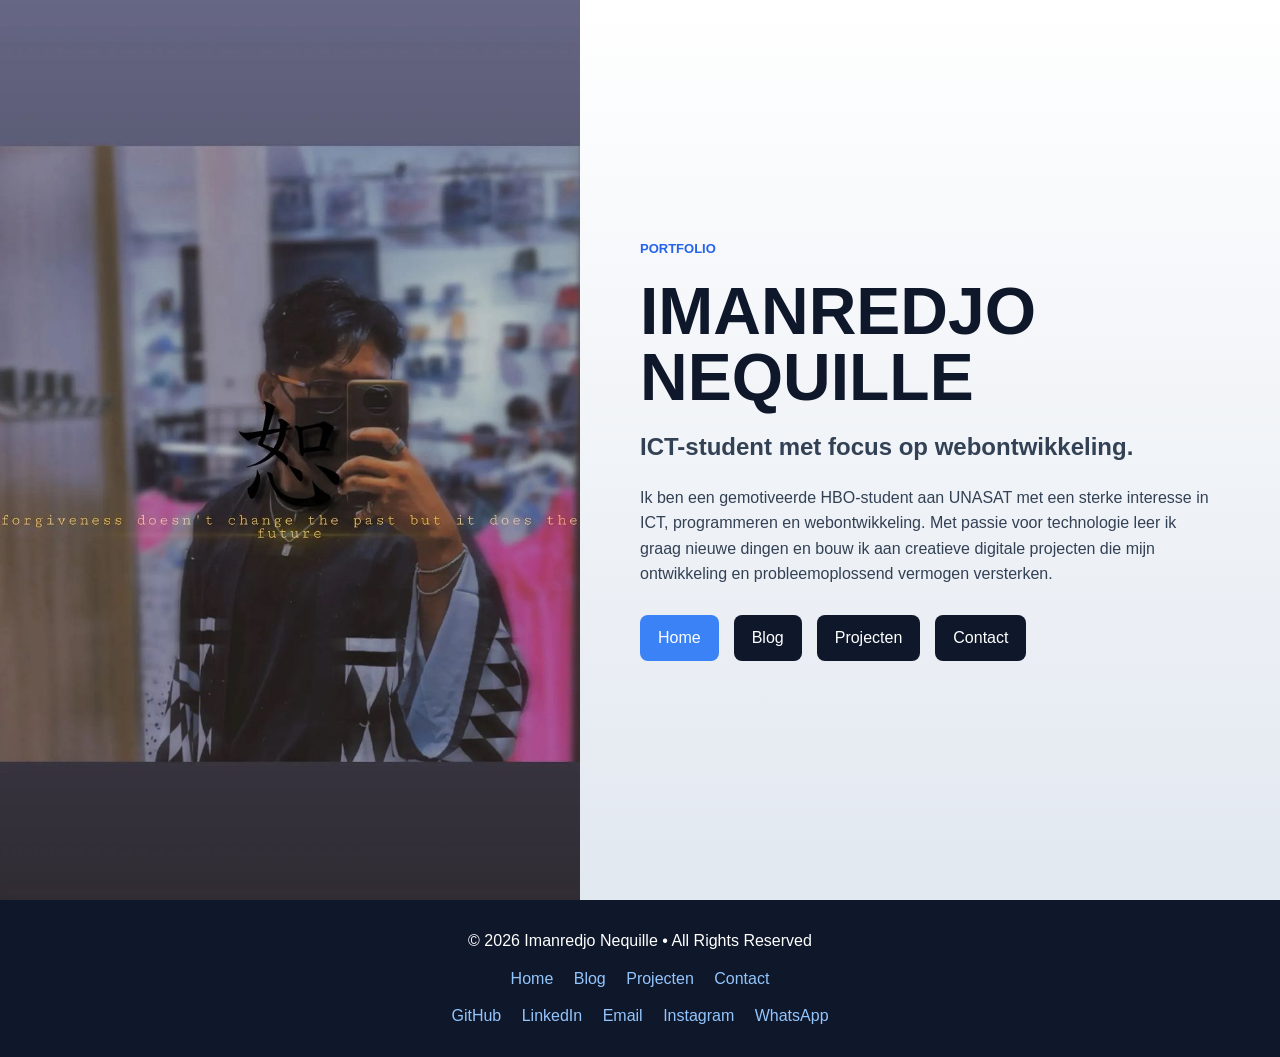
==== index.html @ 4743c19b "Initial commit" ====
﻿<!DOCTYPE html>
<html lang="nl">

<head>
  <meta charset="UTF-8">
  <meta name="viewport" content="width=device-width, initial-scale=1.0">
  <title>Imanredjo Nequille | Portfolio</title>
  <link rel="stylesheet" href="css/main.css">
</head>

<body>

  <!-- Fotos=links/info=rechts -->
  <header class="homepage">

    <div class="left" aria-label="Portretfoto van Imanredjo Nequille"></div>

    <div class="right">

      <p class="eyebrow">Portfolio</p>
      <h1>IMANREDJO NEQUILLE</h1>
      <h2>ICT-student met focus op webontwikkeling.</h2>

      <p>
        Ik ben een gemotiveerde HBO-student aan UNASAT met een sterke interesse in ICT, programmeren en webontwikkeling.
        Met passie voor technologie leer ik graag nieuwe dingen en bouw ik aan creatieve digitale projecten die mijn
        ontwikkeling en probleemoplossend vermogen versterken.
      </p>

      <!-- nav Buttons -->
      <nav class="main-nav" aria-label="Hoofdnavigatie">
        <a href="index.html" class="active">Home</a>
        <a href="blog.html">Blog</a>
        <a href="work.html">Projecten</a>
        <a href="contact.html">Contact</a>
      </nav>

    </div>

  </header>

  <!-- Footer bottom page -->
  <footer class="footer">
    <div class="footer-content">
      <p class="footer-text">&copy; 2026 Imanredjo Nequille &bull; All Rights Reserved</p>

      <div class="footer-links">
        <a href="index.html">Home</a>
        <a href="blog.html">Blog</a>
        <a href="work.html">Projecten</a>
        <a href="contact.html">Contact</a>
      </div>

      <div class="footer-socials">
        <a href="https://github.com/niquille5" target="_blank" rel="noopener">GitHub</a>
        <a href="https://www.linkedin.com/in/niquille-imanredjo-048897373/" target="_blank" rel="noopener">LinkedIn</a>
        <a href="mailto:niquille5@gmail.com">Email</a>
        <a href="https://www.instagram.com/nicck_k_k" target="_blank" rel="noopener">Instagram</a>
        <a href="https://wa.me/5978734186" target="_blank" rel="noopener">WhatsApp</a>
      </div>
    </div>
  </footer>
</body>

</html>
---- css/main.css ----
/* Alles begint zonder standaard marge of padding van de browser. */
* {
  margin: 0;
  padding: 0;
  box-sizing: border-box;
}

html {
  scroll-behavior: smooth;
}

/* Basisstijl voor de hele website. */
body {
  min-height: 100vh;
  font-family: Arial, sans-serif;
  background: #f8fafc;
  color: #0f172a;
  line-height: 1.6;
}

/* Menu bovenaan de pagina's. */
.main-nav {
  display: flex;
  justify-content: center;
  gap: 15px;
  padding: 20px;
  position: sticky;
  top: 0;
  z-index: 100;
}

.main-nav a {
  text-decoration: none;
  background: #0f172a;
  color: white;
  padding: 10px 18px;
  border-radius: 8px;
  transition: transform 0.3s ease, background-color 0.3s ease;
}

/* Menu-link beweegt iets omhoog als je erover gaat. */
.main-nav a:hover {
  background: #1e293b;
  transform: translateY(-3px);
}

/* Laat zien welke pagina actief is. */
.main-nav a.active {
  background: #3b82f6;
}

/* Algemene knopstijl. */
button,
.btn {
  display: inline-flex;
  align-items: center;
  justify-content: center;
  min-height: 44px;
  padding: 10px 18px;
  border: none;
  background: #0f172a;
  color: white;
  border-radius: 8px;
  cursor: pointer;
  text-decoration: none;
  font-weight: 700;
  transition: transform 0.3s ease, background-color 0.3s ease, color 0.3s ease;
}

button:hover,
.btn:hover {
  transform: translateY(-3px);
  background: #1e293b;
}

/* Lichte knopvariant. */
.btn-secondary {
  background: #ffffff;
  color: #0f172a;
  border: 1px solid #cbd5e1;
}

.btn-secondary:hover {
  background: #e2e8f0;
  color: #0f172a;
}

/* Knop met alleen een rand. */
.btn-outline {
  background: transparent;
  color: #0f172a;
  border: 1px solid #94a3b8;
}

.btn-outline:hover {
  background: #0f172a;
  color: #ffffff;
}

/* Kleine blauwe tekst boven een titel. */
.eyebrow {
  color: #2563eb;
  font-size: 13px;
  font-weight: 800;
  letter-spacing: 0;
  text-transform: uppercase;
}

/* Lijst met skills zoals HTML, CSS en JavaScript. */
.skill-list {
  display: flex;
  flex-wrap: wrap;
  gap: 10px;
}

.skill-list.compact {
  gap: 8px;
}

/* Los skill-label. */
.skill-badge {
  display: inline-flex;
  align-items: center;
  min-height: 32px;
  padding: 6px 11px;
  border: 1px solid #cbd5e1;
  border-radius: 999px;
  background: rgba(255, 255, 255, 0.78);
  color: #0f172a;
  font-size: 14px;
  font-weight: 700;
}

/* Homepagina: links foto, rechts tekst. */
.homepage {
  display: flex;
  min-height: 100vh;
}

/* Linkerkant met de profielfoto. */
.left {
  flex: 1;
  background: url("../img/All/Nickkk.jpg") center/cover no-repeat;
}

/* Rechterkant met de tekst. */
.right {
  flex: 1;
  padding: 60px;
  display: flex;
  flex-direction: column;
  justify-content: center;
  gap: 18px;
  position: relative;
  overflow: hidden;
  background: linear-gradient(to bottom, #ffffff, #e2e8f0);
}

/* Zachte achtergrondafbeelding achter de tekst. */
.right::before {
  content: "";
  position: absolute;
  inset: 0;
  background: url("../img/All/cherry-blossom.png") center/cover no-repeat;
  opacity: 0.18;
  z-index: 0;
  pointer-events: none;
}

/* Zorgt dat tekst boven de achtergrondafbeelding blijft. */
.right > * {
  position: relative;
  z-index: 2;
}

.right h1 {
  font-size: clamp(38px, 6vw, 66px);
  line-height: 1;
}

.right h2 {
  max-width: 620px;
  color: #334155;
  font-size: 24px;
}

.right p:not(.eyebrow) {
  max-width: 620px;
  color: #334155;
}

/* Knoppen naast elkaar, maar ze mogen naar een nieuwe regel. */
.cta-actions {
  display: flex;
  flex-wrap: wrap;
  gap: 12px;
  margin-top: 4px;
}

.right .main-nav {
  justify-content: flex-start;
  padding: 10px 0 0;
}

/* Onderkant van elke pagina. */
.footer {
  background: #0f172a;
  color: #ffffff;
  text-align: center;
  padding: 28px 20px;
  margin-top: 50px;
}

.homepage + .footer {
  margin-top: 0;
}

.footer-content {
  max-width: 1100px;
  margin: 0 auto;
  display: flex;
  flex-direction: column;
  gap: 12px;
}

.footer a {
  color: #93c5fd;
  text-decoration: none;
  margin: 0 8px;
}

.footer a:hover {
  text-decoration: underline;
}

/* Op kleine schermen komt alles onder elkaar te staan. */
@media (max-width: 800px) {
  .homepage {
    flex-direction: column;
  }

  .left {
    min-height: 45vh;
  }

  .right {
    padding: 36px 24px;
  }

  .right h1 {
    font-size: 42px;
  }

  .main-nav,
  .right .main-nav {
    flex-wrap: wrap;
    justify-content: center;
    gap: 10px;
    padding: 14px;
  }

  .right .main-nav {
    padding-left: 0;
    padding-right: 0;
  }

  .main-nav a {
    padding: 9px 14px;
  }
}
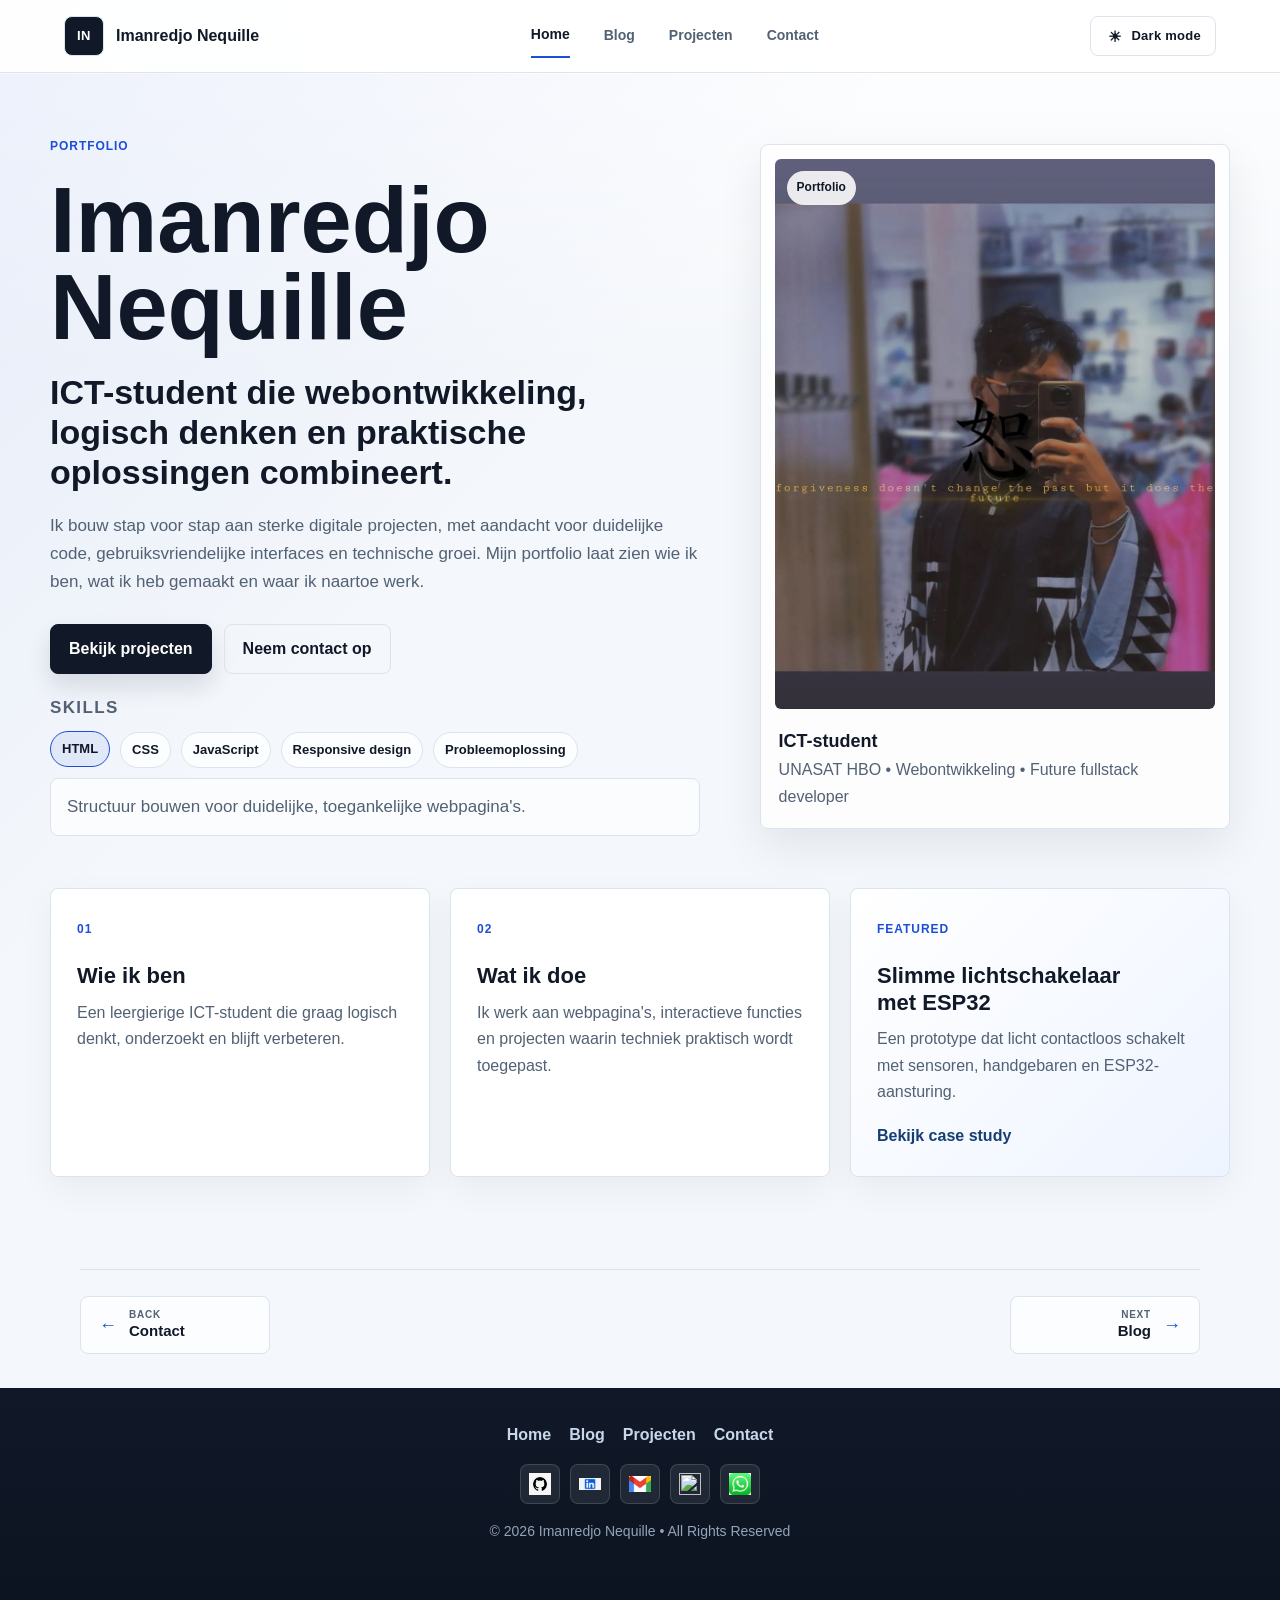
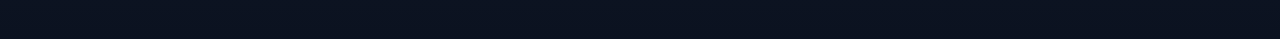
==== commit 575b9d73: "Remove unused legacy assets and tidy site script" ====
--- a/index.html
+++ b/index.html
@@ -4,46 +4,95 @@
 <head>
   <meta charset="UTF-8">
   <meta name="viewport" content="width=device-width, initial-scale=1.0">
+  <meta name="description" content="Portfolio van Imanredjo Nequille, ICT-student met focus op webontwikkeling en praktische digitale projecten.">
   <title>Imanredjo Nequille | Portfolio</title>
   <link rel="stylesheet" href="css/main.css">
 </head>
 
 <body>
 
-  <!-- Fotos=links/info=rechts -->
-  <header class="homepage">
-
-    <div class="left" aria-label="Portretfoto van Imanredjo Nequille"></div>
-
-    <div class="right">
-
-      <p class="eyebrow">Portfolio</p>
-      <h1>IMANREDJO NEQUILLE</h1>
-      <h2>ICT-student met focus op webontwikkeling.</h2>
-
-      <p>
-        Ik ben een gemotiveerde HBO-student aan UNASAT met een sterke interesse in ICT, programmeren en webontwikkeling.
-        Met passie voor technologie leer ik graag nieuwe dingen en bouw ik aan creatieve digitale projecten die mijn
-        ontwikkeling en probleemoplossend vermogen versterken.
-      </p>
-
-      <!-- nav Buttons -->
-      <nav class="main-nav" aria-label="Hoofdnavigatie">
-        <a href="index.html" class="active">Home</a>
-        <a href="blog.html">Blog</a>
-        <a href="work.html">Projecten</a>
-        <a href="contact.html">Contact</a>
-      </nav>
-
-    </div>
-
+  <header class="site-header">
+    <a class="site-brand" href="index.html">Imanredjo Nequille</a>
+    <input class="nav-toggle" type="checkbox" id="nav-toggle" aria-label="Menu openen">
+    <label class="nav-toggle-label" for="nav-toggle" aria-hidden="true">
+      <span></span>
+      <span></span>
+      <span></span>
+    </label>
+    <nav class="main-nav" aria-label="Hoofdnavigatie">
+      <a href="index.html" class="active">Home</a>
+      <a href="blog.html">Blog</a>
+      <a href="work.html">Projecten</a>
+      <a href="contact.html">Contact</a>
+    </nav>
+    <button class="theme-toggle" type="button" aria-label="Dark mode aanzetten" aria-pressed="false">Dark mode</button>
   </header>
 
-  <!-- Footer bottom page -->
+  <main class="homepage">
+    <section class="hero-panel">
+      <div class="hero-copy">
+        <p class="eyebrow">Portfolio</p>
+        <h1>Imanredjo Nequille</h1>
+        <h2>ICT-student die webontwikkeling, logisch denken en praktische oplossingen combineert.</h2>
+        <p>
+          Ik bouw stap voor stap aan sterke digitale projecten, met aandacht voor duidelijke code,
+          gebruiksvriendelijke interfaces en technische groei. Mijn portfolio laat zien wie ik ben,
+          wat ik heb gemaakt en waar ik naartoe werk.
+        </p>
+
+        <div class="hero-actions">
+          <a class="btn" href="work.html">Bekijk projecten</a>
+          <a class="btn btn-secondary" href="contact.html">Neem contact op</a>
+        </div>
+
+        <div class="skills-block">
+          <p class="skills-title">Skills</p>
+          <div class="home-skills" aria-label="Skills">
+            <button class="skill-badge skill-button active" type="button" data-skill="Structuur bouwen voor duidelijke, toegankelijke webpagina's.">HTML</button>
+            <button class="skill-badge skill-button" type="button" data-skill="Layouts, kleuren en responsive styling professioneel afwerken.">CSS</button>
+            <button class="skill-badge skill-button" type="button" data-skill="Interactie toevoegen, formulieren verbeteren en pagina's dynamischer maken.">JavaScript</button>
+            <button class="skill-badge skill-button" type="button" data-skill="Pagina's laten werken op mobiel, tablet en desktop.">Responsive design</button>
+            <button class="skill-badge skill-button" type="button" data-skill="Stap voor stap analyseren, testen en verbeteren.">Probleemoplossing</button>
+          </div>
+          <p class="skill-description" id="skillDescription" aria-live="polite">
+            Structuur bouwen voor duidelijke, toegankelijke webpagina's.
+          </p>
+        </div>
+      </div>
+
+      <aside class="profile-card" aria-label="Profiel van Imanredjo Nequille">
+        <img src="img/All/Nickkk.jpg" alt="Portretfoto van Imanredjo Nequille">
+        <div>
+          <p class="profile-name">ICT-student</p>
+          <p>UNASAT HBO • Webontwikkeling • Future fullstack developer</p>
+        </div>
+      </aside>
+    </section>
+
+    <section class="home-grid" aria-label="Portfolio overzicht">
+      <article class="summary-card">
+        <span>01</span>
+        <h3>Wie ik ben</h3>
+        <p>Een leergierige ICT-student die graag logisch denkt, onderzoekt en blijft verbeteren.</p>
+      </article>
+
+      <article class="summary-card">
+        <span>02</span>
+        <h3>Wat ik doe</h3>
+        <p>Ik werk aan webpagina's, interactieve functies en projecten waarin techniek praktisch wordt toegepast.</p>
+      </article>
+
+      <article class="summary-card featured-project">
+        <span>Featured</span>
+        <h3>Slimme lichtschakelaar met ESP32</h3>
+        <p>Een prototype dat licht contactloos schakelt met sensoren, handgebaren en ESP32-aansturing.</p>
+        <a href="work.html">Bekijk case study</a>
+      </article>
+    </section>
+  </main>
+
   <footer class="footer">
     <div class="footer-content">
-      <p class="footer-text">&copy; 2026 Imanredjo Nequille &bull; All Rights Reserved</p>
-
       <div class="footer-links">
         <a href="index.html">Home</a>
         <a href="blog.html">Blog</a>
@@ -52,14 +101,17 @@
       </div>
 
       <div class="footer-socials">
-        <a href="https://github.com/niquille5" target="_blank" rel="noopener">GitHub</a>
-        <a href="https://www.linkedin.com/in/niquille-imanredjo-048897373/" target="_blank" rel="noopener">LinkedIn</a>
-        <a href="mailto:niquille5@gmail.com">Email</a>
-        <a href="https://www.instagram.com/nicck_k_k" target="_blank" rel="noopener">Instagram</a>
-        <a href="https://wa.me/5978734186" target="_blank" rel="noopener">WhatsApp</a>
+        <a href="https://github.com/niquille5" target="_blank" rel="noopener" aria-label="GitHub"><img src="img/logo.png/github.png" alt=""></a>
+        <a href="https://www.linkedin.com/in/niquille-imanredjo-048897373/" target="_blank" rel="noopener" aria-label="LinkedIn"><img src="img/logo.png/linkedin.png" alt=""></a>
+        <a href="mailto:niquille5@gmail.com" aria-label="Email"><img src="img/logo.png/gmail.png" alt=""></a>
+        <a href="https://www.instagram.com/nicck_k_k" target="_blank" rel="noopener" aria-label="Instagram"><img src="img/logo.png/instagram.png" alt=""></a>
+        <a href="https://wa.me/5978734186" target="_blank" rel="noopener" aria-label="WhatsApp"><img src="img/logo.png/whatsapp.png" alt=""></a>
       </div>
+
+      <p class="footer-text">&copy; 2026 Imanredjo Nequille &bull; All Rights Reserved</p>
     </div>
   </footer>
+  <script src="js/site.js"></script>
 </body>
 
 </html>
--- a/css/main.css
+++ b/css/main.css
@@ -1,218 +1,610 @@
-/* Alles begint zonder standaard marge of padding van de browser. */
 * {
   margin: 0;
   padding: 0;
   box-sizing: border-box;
 }
 
+:root {
+  --bg: #f4f7fb;
+  --surface: #ffffff;
+  --surface-soft: #eef3f8;
+  --ink: #111827;
+  --muted: #526173;
+  --line: #dbe3ec;
+  --accent: #1d4ed8;
+  --accent-dark: #153e75;
+  --shadow: 0 18px 45px rgba(17, 24, 39, 0.08);
+}
+
+body.dark-mode {
+  --bg: #0b1220;
+  --surface: #111827;
+  --surface-soft: #182235;
+  --ink: #f8fafc;
+  --muted: #b6c2d1;
+  --line: #263449;
+  --accent: #60a5fa;
+  --accent-dark: #93c5fd;
+  --shadow: 0 18px 45px rgba(0, 0, 0, 0.32);
+}
+
 html {
   scroll-behavior: smooth;
 }
 
-/* Basisstijl voor de hele website. */
+::selection {
+  background: rgba(29, 78, 216, 0.18);
+}
+
 body {
   min-height: 100vh;
-  font-family: Arial, sans-serif;
-  background: #f8fafc;
-  color: #0f172a;
-  line-height: 1.6;
-}
-
-/* Menu bovenaan de pagina's. */
-.main-nav {
-  display: flex;
-  justify-content: center;
-  gap: 15px;
-  padding: 20px;
+  display: flex;
+  flex-direction: column;
+  background:
+    linear-gradient(135deg, rgba(29, 78, 216, 0.07), transparent 34%),
+    linear-gradient(180deg, #ffffff 0, transparent 380px),
+    var(--bg);
+  color: var(--ink);
+  font-family: "Segoe UI", Arial, Helvetica, sans-serif;
+  line-height: 1.65;
+  transition: opacity 0.28s ease, transform 0.28s ease;
+}
+
+img {
+  max-width: 100%;
+}
+
+:focus-visible {
+  outline: 3px solid rgba(29, 78, 216, 0.28);
+  outline-offset: 3px;
+}
+
+body.dark-mode {
+  background:
+    linear-gradient(135deg, rgba(96, 165, 250, 0.12), transparent 34%),
+    linear-gradient(180deg, #101827 0, transparent 380px),
+    var(--bg);
+}
+
+body.slide-out-next {
+  opacity: 0;
+  transform: translateX(-36px);
+}
+
+body.slide-out-prev {
+  opacity: 0;
+  transform: translateX(36px);
+}
+
+main {
+  flex: 1;
+}
+
+a {
+  color: inherit;
+}
+
+.site-header {
   position: sticky;
   top: 0;
   z-index: 100;
+  display: flex;
+  align-items: center;
+  justify-content: space-between;
+  gap: 32px;
+  padding: 16px clamp(20px, 5vw, 64px);
+  background: rgba(255, 255, 255, 0.92);
+  border-bottom: 1px solid rgba(219, 227, 236, 0.9);
+  backdrop-filter: blur(16px);
+  box-shadow: 0 1px 0 rgba(255, 255, 255, 0.45);
+}
+
+body.dark-mode .site-header {
+  background: rgba(11, 18, 32, 0.9);
+  border-bottom-color: rgba(38, 52, 73, 0.9);
+}
+
+.site-brand {
+  display: inline-flex;
+  align-items: center;
+  gap: 12px;
+  color: var(--ink);
+  font-size: 16px;
+  font-weight: 900;
+  letter-spacing: 0;
+  text-decoration: none;
+  white-space: nowrap;
+  transition: color 0.22s ease, transform 0.22s ease;
+}
+
+.site-brand::before {
+  content: "IN";
+  width: 38px;
+  height: 38px;
+  display: inline-flex;
+  align-items: center;
+  justify-content: center;
+  border: 1px solid var(--line);
+  border-radius: 8px;
+  background: var(--ink);
+  color: var(--surface);
+  font-size: 13px;
+  font-weight: 900;
+  letter-spacing: 0.04em;
+}
+
+.site-brand:hover {
+  color: var(--accent-dark);
+  transform: translateY(-1px);
+}
+
+.main-nav {
+  display: flex;
+  align-items: center;
+  gap: clamp(18px, 3vw, 34px);
 }
 
 .main-nav a {
+  position: relative;
+  padding: 6px 0;
+  color: var(--muted);
+  font-size: 14px;
+  font-weight: 800;
   text-decoration: none;
-  background: #0f172a;
-  color: white;
-  padding: 10px 18px;
+  transition: color 0.22s ease, transform 0.22s ease;
+}
+
+.main-nav a::after {
+  content: "";
+  position: absolute;
+  left: 0;
+  bottom: -5px;
+  width: 100%;
+  height: 2px;
+  background: var(--accent);
+  transform: scaleX(0);
+  transform-origin: center;
+  transition: transform 0.22s ease;
+}
+
+.main-nav a:hover,
+.main-nav a.active {
+  color: var(--ink);
+  transform: translateY(-1px);
+}
+
+.main-nav a:hover::after,
+.main-nav a.active::after {
+  transform: scaleX(1);
+}
+
+.nav-toggle {
+  position: absolute;
+  opacity: 0;
+  pointer-events: none;
+}
+
+.nav-toggle-label {
+  display: none;
+  width: 42px;
+  height: 42px;
+  align-items: center;
+  justify-content: center;
+  flex-direction: column;
+  gap: 5px;
+  border: 1px solid var(--line);
   border-radius: 8px;
-  transition: transform 0.3s ease, background-color 0.3s ease;
-}
-
-/* Menu-link beweegt iets omhoog als je erover gaat. */
-.main-nav a:hover {
-  background: #1e293b;
-  transform: translateY(-3px);
-}
-
-/* Laat zien welke pagina actief is. */
-.main-nav a.active {
-  background: #3b82f6;
-}
-
-/* Algemene knopstijl. */
-button,
-.btn {
+  background: var(--surface);
+  cursor: pointer;
+}
+
+.theme-toggle {
+  min-width: 116px;
+  min-height: 38px;
+  padding: 8px 14px;
+  border-color: var(--line);
+  background: var(--surface);
+  color: var(--ink);
+  box-shadow: none;
+  font-size: 13px;
+  letter-spacing: 0.02em;
+  position: relative;
+  gap: 8px;
+  white-space: nowrap;
+}
+
+.theme-toggle::before {
+  content: "\2600";
+  width: 18px;
+  height: 18px;
   display: inline-flex;
   align-items: center;
   justify-content: center;
-  min-height: 44px;
-  padding: 10px 18px;
-  border: none;
-  background: #0f172a;
-  color: white;
+  font-size: 15px;
+  line-height: 1;
+}
+
+body.dark-mode .theme-toggle::before {
+  content: "\263E";
+}
+
+.theme-toggle:hover {
+  background: var(--surface-soft);
+  border-color: #b9c8d9;
+  transform: translateY(-1px);
+}
+
+body.dark-mode .btn,
+body.dark-mode button {
+  background: #f8fafc;
+  border-color: #f8fafc;
+  color: #0b1220;
+}
+
+body.dark-mode .btn:hover,
+body.dark-mode button:hover {
+  background: #dbeafe;
+  border-color: #dbeafe;
+  color: #0b1220;
+}
+
+body.dark-mode .btn-secondary,
+body.dark-mode .theme-toggle {
+  background: transparent;
+  border-color: var(--line);
+  color: var(--ink);
+}
+
+body.dark-mode .btn-secondary:hover,
+body.dark-mode .theme-toggle:hover {
+  background: var(--surface-soft);
+  border-color: #3b4b63;
+  color: var(--ink);
+}
+
+.nav-toggle-label span {
+  display: block;
+  width: 20px;
+  height: 2px;
+  background: var(--ink);
+}
+
+.btn,
+button {
+  min-height: 46px;
+  display: inline-flex;
+  align-items: center;
+  justify-content: center;
+  padding: 11px 18px;
+  border: 1px solid var(--ink);
   border-radius: 8px;
+  background: var(--ink);
+  color: #ffffff;
   cursor: pointer;
+  font: inherit;
+  font-weight: 800;
   text-decoration: none;
-  font-weight: 700;
-  transition: transform 0.3s ease, background-color 0.3s ease, color 0.3s ease;
-}
-
-button:hover,
-.btn:hover {
-  transform: translateY(-3px);
-  background: #1e293b;
-}
-
-/* Lichte knopvariant. */
+  box-shadow: 0 12px 24px rgba(17, 24, 39, 0.12);
+  transition: transform 0.22s ease, background-color 0.22s ease, border-color 0.22s ease;
+}
+
+.btn:hover,
+button:hover {
+  background: #253043;
+  border-color: #253043;
+  transform: translateY(-2px);
+}
+
 .btn-secondary {
-  background: #ffffff;
-  color: #0f172a;
-  border: 1px solid #cbd5e1;
+  background: transparent;
+  color: var(--ink);
+  border-color: var(--line);
+  box-shadow: none;
 }
 
 .btn-secondary:hover {
-  background: #e2e8f0;
-  color: #0f172a;
-}
-
-/* Knop met alleen een rand. */
-.btn-outline {
-  background: transparent;
-  color: #0f172a;
-  border: 1px solid #94a3b8;
-}
-
-.btn-outline:hover {
-  background: #0f172a;
-  color: #ffffff;
-}
-
-/* Kleine blauwe tekst boven een titel. */
+  background: var(--surface-soft);
+  border-color: #c9d4e1;
+}
+
 .eyebrow {
-  color: #2563eb;
+  color: var(--accent);
+  font-size: 12px;
+  font-weight: 900;
+  letter-spacing: 0.08em;
+  text-transform: uppercase;
+}
+
+.page-shell {
+  width: min(1120px, calc(100% - 40px));
+  margin: 0 auto;
+  padding: 64px 0 86px;
+}
+
+.page-hero {
+  max-width: 820px;
+  margin-bottom: 34px;
+  padding-bottom: 26px;
+  border-bottom: 1px solid var(--line);
+}
+
+.page-hero h1 {
+  margin-top: 8px;
+  color: var(--ink);
+  font-size: clamp(38px, 7vw, 72px);
+  line-height: 0.98;
+  letter-spacing: 0;
+  text-wrap: balance;
+}
+
+.page-hero p:not(.eyebrow) {
+  max-width: 720px;
+  margin-top: 16px;
+  color: var(--muted);
+  font-size: 18px;
+  line-height: 1.75;
+  text-wrap: pretty;
+}
+
+.skill-list,
+.home-skills {
+  display: flex;
+  flex-wrap: wrap;
+  gap: 10px;
+}
+
+.skills-block {
+  display: grid;
+  gap: 10px;
+}
+
+.skills-title {
+  color: var(--ink);
+  font-size: 14px;
+  font-weight: 900;
+  letter-spacing: 0.08em;
+  text-transform: uppercase;
+}
+
+.skill-list.compact {
+  gap: 8px;
+}
+
+.skill-badge {
+  display: inline-flex;
+  align-items: center;
+  min-height: 32px;
+  padding: 6px 11px;
+  border: 1px solid var(--line);
+  border-radius: 999px;
+  background: rgba(255, 255, 255, 0.78);
+  color: var(--ink);
   font-size: 13px;
   font-weight: 800;
+}
+
+.skill-button {
+  min-height: 34px;
+  cursor: pointer;
+  box-shadow: none;
+  transition: transform 0.2s ease, border-color 0.2s ease, background-color 0.2s ease;
+}
+
+.skill-button:hover,
+.skill-button.active {
+  border-color: var(--accent);
+  background: rgba(29, 78, 216, 0.08);
+  color: var(--ink);
+  transform: translateY(-1px);
+}
+
+.skill-description {
+  max-width: 560px;
+  min-height: 52px;
+  padding: 14px 16px;
+  border: 1px solid var(--line);
+  border-radius: 8px;
+  background: rgba(255, 255, 255, 0.7);
+  color: var(--muted);
+  font-size: 15px;
+  line-height: 1.65;
+}
+
+.homepage {
+  width: min(1180px, calc(100% - 40px));
+  margin: 0 auto;
+  padding: 64px 0 92px;
+}
+
+.hero-panel {
+  display: grid;
+  grid-template-columns: minmax(0, 1.16fr) minmax(300px, 0.84fr);
+  gap: clamp(28px, 5vw, 60px);
+  align-items: center;
+  min-height: 620px;
+}
+
+.hero-copy {
+  display: flex;
+  flex-direction: column;
+  gap: 20px;
+}
+
+.hero-copy h1 {
+  max-width: 780px;
+  font-size: clamp(48px, 8vw, 92px);
+  line-height: 0.95;
   letter-spacing: 0;
-  text-transform: uppercase;
-}
-
-/* Lijst met skills zoals HTML, CSS en JavaScript. */
-.skill-list {
-  display: flex;
-  flex-wrap: wrap;
-  gap: 10px;
-}
-
-.skill-list.compact {
-  gap: 8px;
-}
-
-/* Los skill-label. */
-.skill-badge {
-  display: inline-flex;
-  align-items: center;
-  min-height: 32px;
-  padding: 6px 11px;
-  border: 1px solid #cbd5e1;
-  border-radius: 999px;
-  background: rgba(255, 255, 255, 0.78);
-  color: #0f172a;
-  font-size: 14px;
-  font-weight: 700;
-}
-
-/* Homepagina: links foto, rechts tekst. */
-.homepage {
-  display: flex;
-  min-height: 100vh;
-}
-
-/* Linkerkant met de profielfoto. */
-.left {
-  flex: 1;
-  background: url("../img/All/Nickkk.jpg") center/cover no-repeat;
-}
-
-/* Rechterkant met de tekst. */
-.right {
-  flex: 1;
-  padding: 60px;
-  display: flex;
-  flex-direction: column;
-  justify-content: center;
-  gap: 18px;
-  position: relative;
-  overflow: hidden;
-  background: linear-gradient(to bottom, #ffffff, #e2e8f0);
-}
-
-/* Zachte achtergrondafbeelding achter de tekst. */
-.right::before {
-  content: "";
-  position: absolute;
-  inset: 0;
-  background: url("../img/All/cherry-blossom.png") center/cover no-repeat;
-  opacity: 0.18;
-  z-index: 0;
-  pointer-events: none;
-}
-
-/* Zorgt dat tekst boven de achtergrondafbeelding blijft. */
-.right > * {
-  position: relative;
-  z-index: 2;
-}
-
-.right h1 {
-  font-size: clamp(38px, 6vw, 66px);
-  line-height: 1;
-}
-
-.right h2 {
-  max-width: 620px;
-  color: #334155;
-  font-size: 24px;
-}
-
-.right p:not(.eyebrow) {
-  max-width: 620px;
-  color: #334155;
-}
-
-/* Knoppen naast elkaar, maar ze mogen naar een nieuwe regel. */
-.cta-actions {
+  text-wrap: balance;
+}
+
+.hero-copy h2 {
+  max-width: 720px;
+  color: var(--ink);
+  font-size: clamp(22px, 3vw, 34px);
+  line-height: 1.18;
+  font-weight: 800;
+  text-wrap: balance;
+}
+
+.hero-copy p:not(.eyebrow) {
+  max-width: 680px;
+  color: var(--muted);
+  font-size: 17px;
+  text-wrap: pretty;
+}
+
+.hero-actions {
   display: flex;
   flex-wrap: wrap;
   gap: 12px;
-  margin-top: 4px;
-}
-
-.right .main-nav {
-  justify-content: flex-start;
-  padding: 10px 0 0;
-}
-
-/* Onderkant van elke pagina. */
+  margin-top: 8px;
+}
+
+.profile-card {
+  position: relative;
+  padding: 14px;
+  border: 1px solid var(--line);
+  border-radius: 8px;
+  background: rgba(255, 255, 255, 0.82);
+  box-shadow: var(--shadow);
+}
+
+body.dark-mode .profile-card,
+body.dark-mode .skill-badge {
+  background: rgba(17, 24, 39, 0.78);
+}
+
+body.dark-mode .skills-title {
+  color: #f8fafc;
+}
+
+body.dark-mode .skill-button {
+  background: rgba(248, 250, 252, 0.1);
+  border-color: rgba(148, 163, 184, 0.42);
+  color: #f8fafc;
+}
+
+body.dark-mode .skill-button:hover,
+body.dark-mode .skill-button.active {
+  background: rgba(96, 165, 250, 0.22);
+  border-color: #60a5fa;
+  color: #ffffff;
+}
+
+body.dark-mode .skill-description {
+  background: rgba(15, 23, 42, 0.9);
+  border-color: rgba(148, 163, 184, 0.36);
+  color: #dbeafe;
+}
+
+.profile-card::before {
+  content: "Portfolio";
+  position: absolute;
+  top: 26px;
+  left: 26px;
+  z-index: 2;
+  padding: 7px 10px;
+  border-radius: 999px;
+  background: rgba(255, 255, 255, 0.88);
+  color: var(--ink);
+  font-size: 12px;
+  font-weight: 900;
+  backdrop-filter: blur(12px);
+}
+
+body.dark-mode .profile-card::before {
+  background: rgba(17, 24, 39, 0.88);
+}
+
+.profile-card img {
+  width: 100%;
+  aspect-ratio: 4 / 5;
+  display: block;
+  object-fit: cover;
+  border-radius: 6px;
+}
+
+.profile-card div {
+  padding: 18px 4px 4px;
+}
+
+.profile-card p {
+  color: var(--muted);
+}
+
+.profile-card .profile-name {
+  color: var(--ink);
+  font-size: 18px;
+  font-weight: 900;
+}
+
+.home-grid {
+  display: grid;
+  grid-template-columns: repeat(3, minmax(0, 1fr));
+  gap: 20px;
+  margin-top: 52px;
+}
+
+.summary-card {
+  min-height: 210px;
+  padding: 26px;
+  border: 1px solid var(--line);
+  border-radius: 8px;
+  background: var(--surface);
+  box-shadow: 0 12px 34px rgba(17, 24, 39, 0.05);
+  transition: transform 0.22s ease, box-shadow 0.22s ease, border-color 0.22s ease;
+}
+
+.summary-card:hover {
+  border-color: #b9c8d9;
+  box-shadow: var(--shadow);
+  transform: translateY(-3px);
+}
+
+.summary-card span {
+  color: var(--accent);
+  font-size: 12px;
+  font-weight: 900;
+  letter-spacing: 0.08em;
+  text-transform: uppercase;
+}
+
+.summary-card h3 {
+  margin-top: 22px;
+  color: var(--ink);
+  font-size: 22px;
+  line-height: 1.2;
+  text-wrap: balance;
+}
+
+.summary-card p {
+  margin-top: 10px;
+  color: var(--muted);
+}
+
+.summary-card a {
+  display: inline-flex;
+  margin-top: 18px;
+  color: var(--accent-dark);
+  font-weight: 900;
+  text-decoration: none;
+}
+
+.featured-project {
+  background: linear-gradient(135deg, #ffffff, #eef4ff);
+}
+
+body.dark-mode .featured-project {
+  background: linear-gradient(135deg, #111827, #16243a);
+}
+
 .footer {
-  background: #0f172a;
+  margin-top: auto;
+  padding: 34px 20px 96px;
+  background: linear-gradient(180deg, #111827, #0b1220);
   color: #ffffff;
   text-align: center;
-  padding: 28px 20px;
-  margin-top: 50px;
-}
-
-.homepage + .footer {
-  margin-top: 0;
 }
 
 .footer-content {
@@ -220,51 +612,271 @@
   margin: 0 auto;
   display: flex;
   flex-direction: column;
+  gap: 16px;
+}
+
+.footer-links {
+  display: flex;
+  justify-content: center;
+  flex-wrap: wrap;
+  gap: 18px;
+}
+
+.footer a {
+  color: #c8d7ea;
+  font-weight: 700;
+  text-decoration: none;
+}
+
+.footer a:hover {
+  color: #ffffff;
+}
+
+.footer-socials {
+  display: flex;
+  justify-content: center;
+  flex-wrap: wrap;
+  gap: 10px;
+}
+
+.footer-socials a {
+  width: 40px;
+  height: 40px;
+  display: inline-flex;
+  align-items: center;
+  justify-content: center;
+  background: rgba(255, 255, 255, 0.08);
+  border: 1px solid rgba(255, 255, 255, 0.14);
+  border-radius: 8px;
+  transition: transform 0.22s ease, background-color 0.22s ease;
+}
+
+.footer-socials a img {
+  filter: none;
+}
+
+body.dark-mode .footer-socials a,
+body.dark-mode .social-link {
+  background: #ffffff;
+}
+
+.footer-socials a:hover {
+  background: rgba(255, 255, 255, 0.14);
+  transform: translateY(-2px);
+}
+
+body.dark-mode .footer-socials a:hover,
+body.dark-mode .social-link:hover {
+  background: #eaf1fb;
+}
+
+.footer-socials img {
+  width: 22px;
+  height: 22px;
+  object-fit: contain;
+}
+
+.footer-text {
+  color: #93a4b8;
+  font-size: 14px;
+}
+
+.page-nav {
+  width: min(1120px, calc(100% - 40px));
+  margin: 0 auto 34px;
+  display: flex;
+  justify-content: space-between;
   gap: 12px;
-}
-
-.footer a {
-  color: #93c5fd;
+  padding-top: 26px;
+  border-top: 1px solid var(--line);
+}
+
+.page-nav a {
+  min-width: 190px;
+  min-height: 58px;
+  display: inline-flex;
+  align-items: center;
+  gap: 12px;
+  padding: 11px 18px;
+  color: var(--ink);
+  background: rgba(255, 255, 255, 0.72);
+  border: 1px solid var(--line);
+  border-radius: 8px;
+  box-shadow: none;
   text-decoration: none;
-  margin: 0 8px;
-}
-
-.footer a:hover {
-  text-decoration: underline;
-}
-
-/* Op kleine schermen komt alles onder elkaar te staan. */
+  transition: background-color 0.22s ease, color 0.22s ease, border-color 0.22s ease, transform 0.22s ease;
+}
+
+body.dark-mode .page-nav a {
+  background: rgba(17, 24, 39, 0.72);
+  color: var(--ink);
+}
+
+body.dark-mode .page-nav {
+  border-color: var(--line);
+}
+
+.page-nav a[data-slide="prev"] {
+  justify-content: flex-start;
+}
+
+.page-nav a[data-slide="next"] {
+  justify-content: flex-end;
+  text-align: right;
+}
+
+.page-nav a::before,
+.page-nav a::after {
+  color: var(--accent);
+  font-size: 18px;
+  font-weight: 900;
+  line-height: 1;
+}
+
+.page-nav a[data-slide="prev"]::before {
+  content: "\2190";
+}
+
+.page-nav a[data-slide="next"]::after {
+  content: "\2192";
+}
+
+.page-nav-copy {
+  display: grid;
+  gap: 2px;
+}
+
+.page-nav-copy span {
+  color: var(--muted);
+  font-size: 10px;
+  font-weight: 900;
+  letter-spacing: 0.08em;
+  line-height: 1;
+  text-transform: uppercase;
+}
+
+.page-nav-copy strong {
+  display: block;
+  font-size: 15px;
+  line-height: 1.2;
+}
+
+.page-nav a:hover {
+  background: rgba(29, 78, 216, 0.08);
+  border-color: rgba(29, 78, 216, 0.3);
+  color: var(--ink);
+  transform: translateY(-2px);
+}
+
+body.dark-mode .page-nav a:hover {
+  background: rgba(96, 165, 250, 0.16);
+}
+
+@media (max-width: 900px) {
+  .hero-panel,
+  .home-grid {
+    grid-template-columns: 1fr;
+  }
+
+  .hero-panel {
+    min-height: auto;
+  }
+
+  .profile-card {
+    max-width: 440px;
+  }
+}
+
 @media (max-width: 800px) {
-  .homepage {
+  .site-header {
+    align-items: flex-start;
+    flex-wrap: wrap;
+    gap: 12px;
+    padding: 12px 16px;
+  }
+
+  .site-brand {
+    font-size: 15px;
+  }
+
+  .site-brand::before {
+    width: 34px;
+    height: 34px;
+    font-size: 12px;
+  }
+
+  .nav-toggle-label {
+    display: flex;
+    margin-left: auto;
+  }
+
+  .theme-toggle {
+    width: 100%;
+    justify-content: center;
+  }
+
+  .main-nav {
+    width: 100%;
+    display: none;
     flex-direction: column;
-  }
-
-  .left {
-    min-height: 45vh;
-  }
-
-  .right {
-    padding: 36px 24px;
-  }
-
-  .right h1 {
+    gap: 0;
+    padding-top: 10px;
+  }
+
+  .nav-toggle:checked ~ .main-nav {
+    display: flex;
+  }
+
+  .main-nav a {
+    width: 100%;
+    padding: 11px 0;
+    border-top: 1px solid var(--line);
+  }
+
+  .main-nav a::after {
+    bottom: 8px;
+    width: 34px;
+    transform-origin: left;
+  }
+
+  .homepage,
+  .page-shell {
+    width: min(100% - 28px, 1120px);
+    padding-top: 30px;
+    padding-bottom: 78px;
+  }
+
+  .hero-copy h1,
+  .page-hero h1 {
     font-size: 42px;
   }
 
-  .main-nav,
-  .right .main-nav {
-    flex-wrap: wrap;
-    justify-content: center;
-    gap: 10px;
-    padding: 14px;
-  }
-
-  .right .main-nav {
-    padding-left: 0;
-    padding-right: 0;
-  }
-
-  .main-nav a {
-    padding: 9px 14px;
-  }
-}
+  .hero-copy h2 {
+    font-size: 24px;
+  }
+
+  .page-nav {
+    width: calc(100% - 28px);
+    margin-bottom: 24px;
+    padding-top: 20px;
+  }
+
+  .page-nav a {
+    min-width: 0;
+    flex: 1;
+    min-height: 50px;
+    padding: 9px 12px;
+  }
+
+  .page-nav-copy span {
+    font-size: 10px;
+  }
+
+  .page-nav-copy strong {
+    font-size: 13px;
+  }
+
+  .footer {
+    padding-bottom: 34px;
+  }
+}
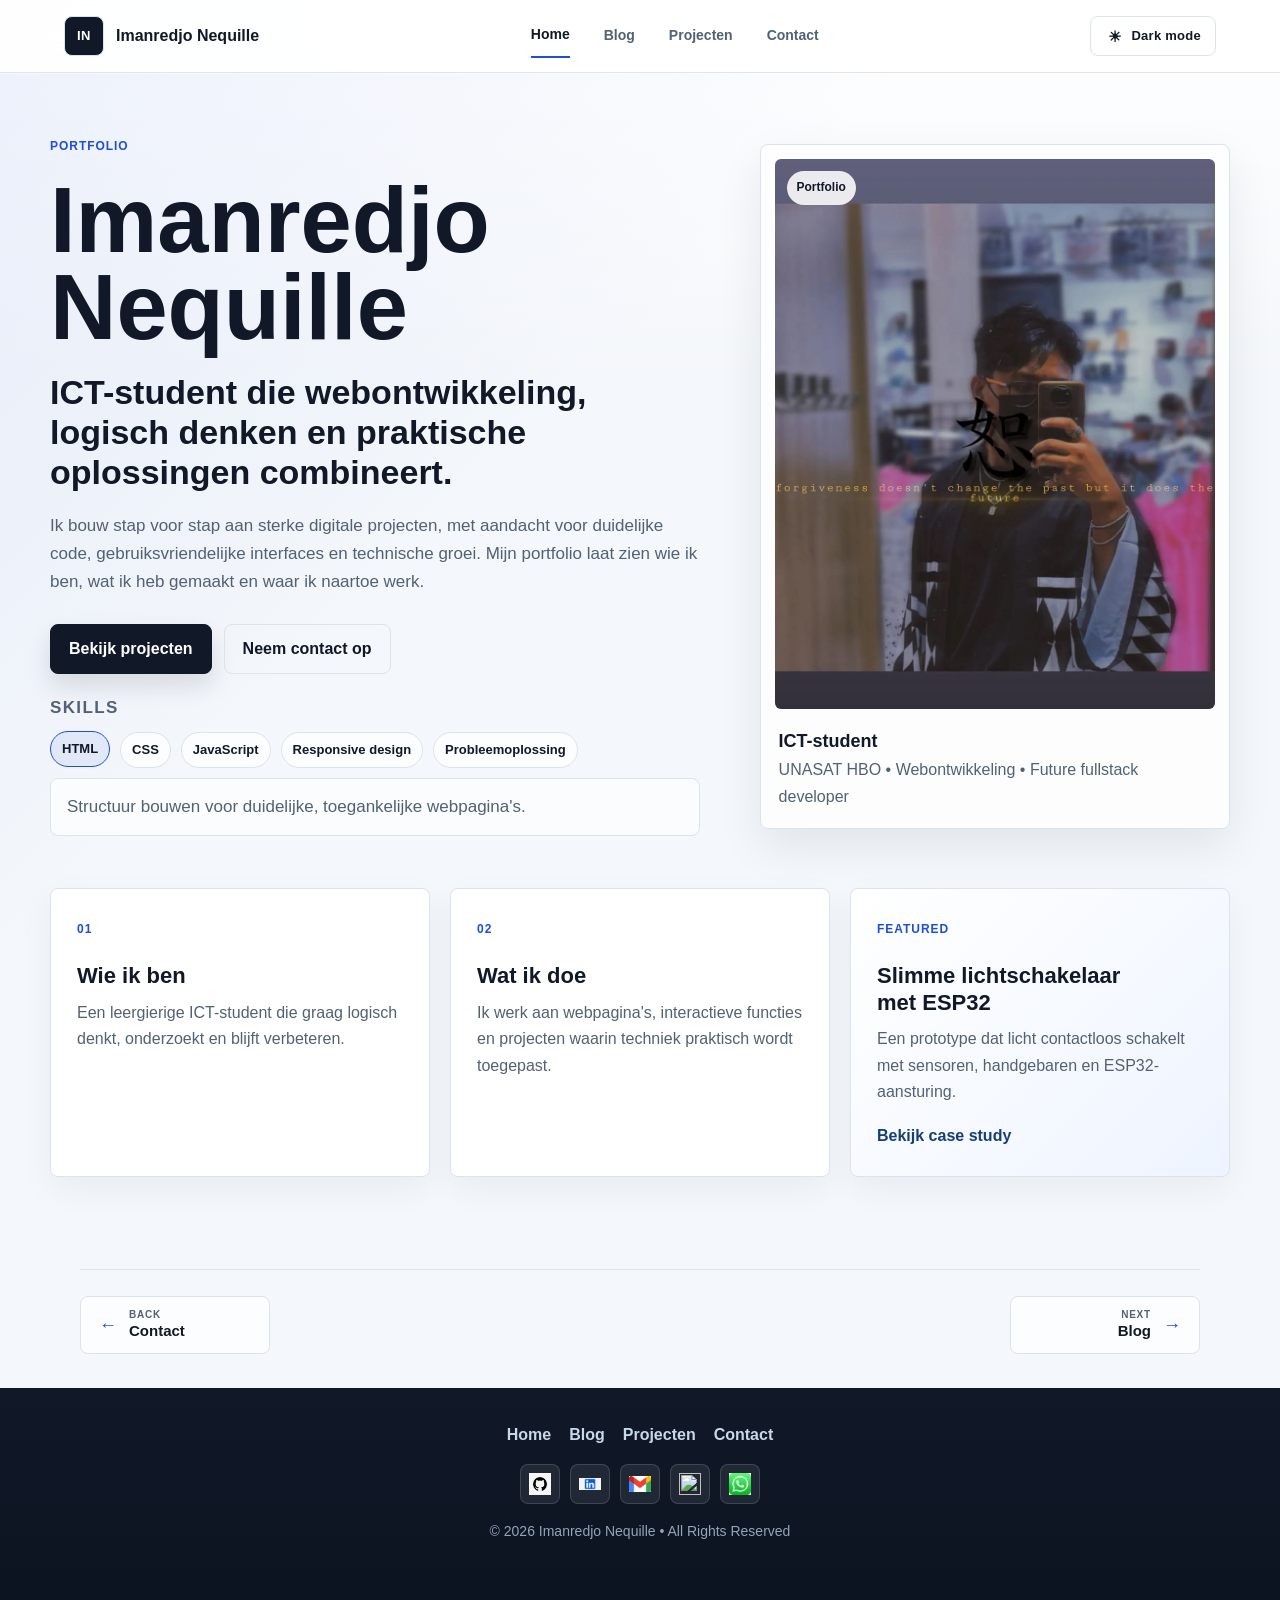
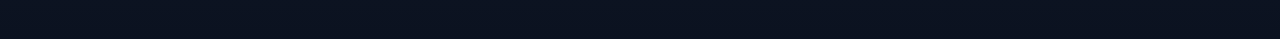
==== commit aacc9146: "Update portfolio no kebabs" ====
--- a/index.html
+++ b/index.html
@@ -61,7 +61,7 @@
       </div>
 
       <aside class="profile-card" aria-label="Profiel van Imanredjo Nequille">
-        <img src="img/All/Nickkk.jpg" alt="Portretfoto van Imanredjo Nequille">
+        <img src="img/all/profile-photo.jpg" alt="Portretfoto van Imanredjo Nequille">
         <div>
           <p class="profile-name">ICT-student</p>
           <p>UNASAT HBO • Webontwikkeling • Future fullstack developer</p>
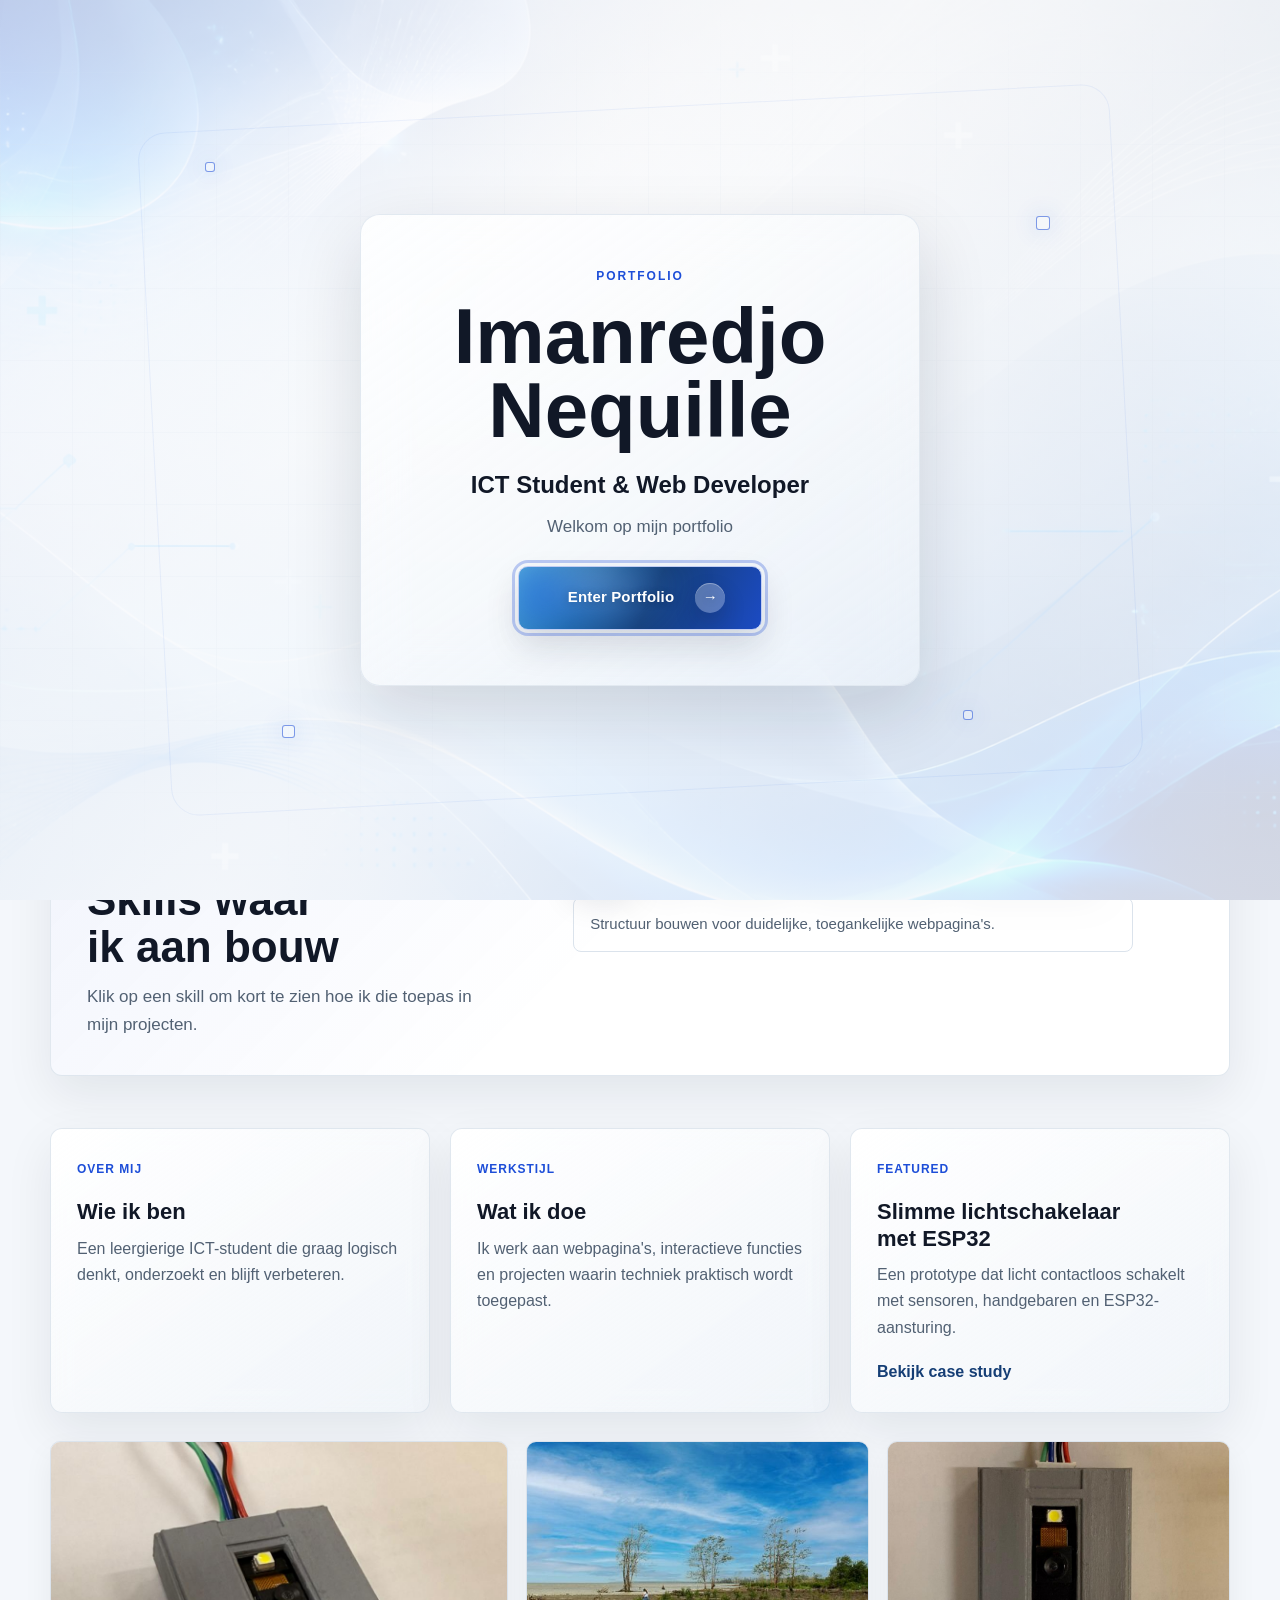
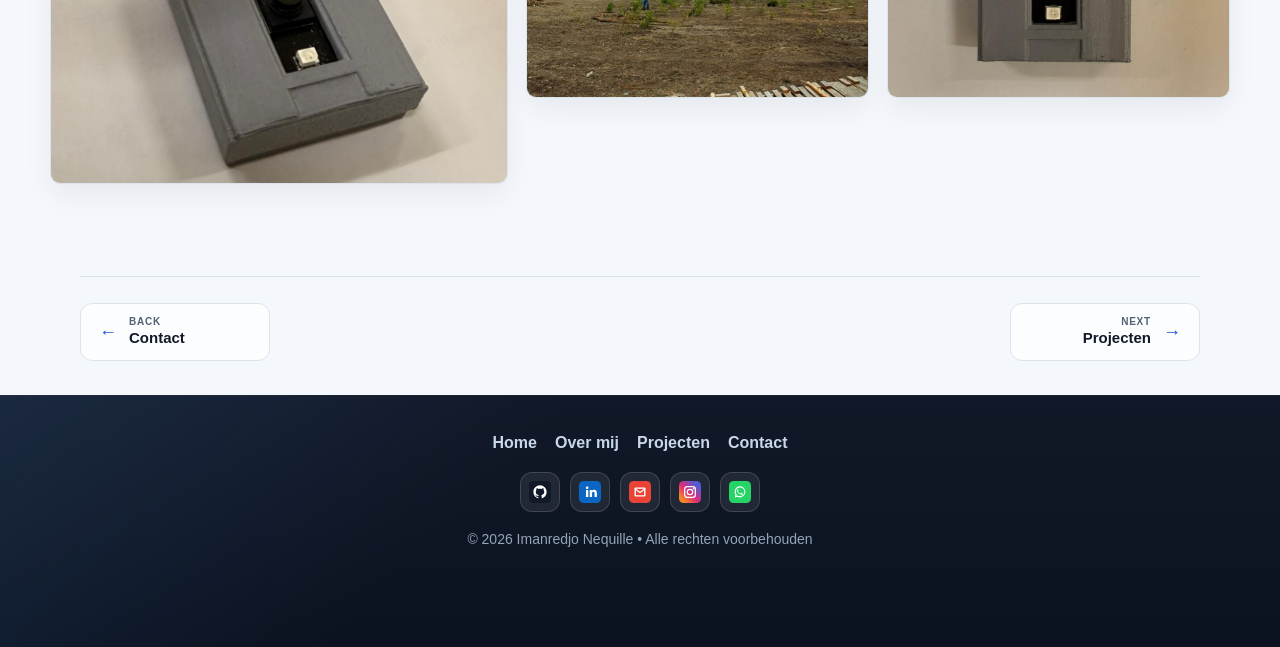
==== commit 60e11211: "Improve portfolio design and interactions" ====
--- a/index.html
+++ b/index.html
@@ -6,34 +6,63 @@
   <meta name="viewport" content="width=device-width, initial-scale=1.0">
   <meta name="description" content="Portfolio van Imanredjo Nequille, ICT-student met focus op webontwikkeling en praktische digitale projecten.">
   <title>Imanredjo Nequille | Portfolio</title>
+  <script src="js/theme-init.js"></script>
   <link rel="stylesheet" href="css/main.css">
 </head>
 
 <body>
 
+  <div class="welcome-overlay" id="welcomeOverlay" role="dialog" aria-modal="true" aria-labelledby="welcomeTitle" aria-describedby="welcomeIntro">
+    <div class="welcome-shapes" aria-hidden="true">
+      <span></span>
+      <span></span>
+      <span></span>
+      <span></span>
+    </div>
+    <div class="welcome-transition-block" aria-hidden="true"></div>
+
+    <section class="welcome-card">
+      <p class="welcome-kicker">Portfolio</p>
+      <h1 id="welcomeTitle">Imanredjo Nequille</h1>
+      <p class="welcome-role">ICT Student &amp; Web Developer</p>
+      <p class="welcome-copy" id="welcomeIntro">Welkom op mijn portfolio</p>
+      <button class="welcome-enter" id="welcomeEnter" type="button" aria-label="Enter Portfolio">
+        <span class="welcome-enter-text">Enter Portfolio</span>
+        <span class="welcome-enter-arrow" aria-hidden="true">→</span>
+      </button>
+    </section>
+  </div>
+
   <header class="site-header">
     <a class="site-brand" href="index.html">Imanredjo Nequille</a>
     <input class="nav-toggle" type="checkbox" id="nav-toggle" aria-label="Menu openen">
-    <label class="nav-toggle-label" for="nav-toggle" aria-hidden="true">
+    <label class="nav-toggle-label" for="nav-toggle" role="button" tabindex="0" aria-label="Menu openen" aria-expanded="false">
       <span></span>
       <span></span>
       <span></span>
     </label>
     <nav class="main-nav" aria-label="Hoofdnavigatie">
       <a href="index.html" class="active">Home</a>
-      <a href="blog.html">Blog</a>
       <a href="work.html">Projecten</a>
+      <a href="blog.html">Over mij</a>
       <a href="contact.html">Contact</a>
     </nav>
-    <button class="theme-toggle" type="button" aria-label="Dark mode aanzetten" aria-pressed="false">Dark mode</button>
+    <button class="theme-toggle" type="button" aria-label="Dark mode aanzetten" aria-pressed="false">
+      <span class="theme-toggle-track" aria-hidden="true">
+        <span class="theme-toggle-thumb">
+          <span class="theme-icon theme-icon-sun">☀</span>
+          <span class="theme-icon theme-icon-moon">☾</span>
+        </span>
+      </span>
+      <span class="theme-toggle-text">Dark mode</span>
+    </button>
   </header>
 
   <main class="homepage">
     <section class="hero-panel">
       <div class="hero-copy">
-        <p class="eyebrow">Portfolio</p>
         <h1>Imanredjo Nequille</h1>
-        <h2>ICT-student die webontwikkeling, logisch denken en praktische oplossingen combineert.</h2>
+        <h2>Ik ben een ICT-student die webontwikkeling, logisch denken en praktische oplossingen combineert.</h2>
         <p>
           Ik bouw stap voor stap aan sterke digitale projecten, met aandacht voor duidelijke code,
           gebruiksvriendelijke interfaces en technische groei. Mijn portfolio laat zien wie ik ben,
@@ -45,39 +74,43 @@
           <a class="btn btn-secondary" href="contact.html">Neem contact op</a>
         </div>
 
-        <div class="skills-block">
-          <p class="skills-title">Skills</p>
-          <div class="home-skills" aria-label="Skills">
-            <button class="skill-badge skill-button active" type="button" data-skill="Structuur bouwen voor duidelijke, toegankelijke webpagina's.">HTML</button>
-            <button class="skill-badge skill-button" type="button" data-skill="Layouts, kleuren en responsive styling professioneel afwerken.">CSS</button>
-            <button class="skill-badge skill-button" type="button" data-skill="Interactie toevoegen, formulieren verbeteren en pagina's dynamischer maken.">JavaScript</button>
-            <button class="skill-badge skill-button" type="button" data-skill="Pagina's laten werken op mobiel, tablet en desktop.">Responsive design</button>
-            <button class="skill-badge skill-button" type="button" data-skill="Stap voor stap analyseren, testen en verbeteren.">Probleemoplossing</button>
-          </div>
-          <p class="skill-description" id="skillDescription" aria-live="polite">
-            Structuur bouwen voor duidelijke, toegankelijke webpagina's.
-          </p>
-        </div>
       </div>
 
       <aside class="profile-card" aria-label="Profiel van Imanredjo Nequille">
         <img src="img/all/profile-photo.jpg" alt="Portretfoto van Imanredjo Nequille">
-        <div>
-          <p class="profile-name">ICT-student</p>
-          <p>UNASAT HBO • Webontwikkeling • Future fullstack developer</p>
+      </aside>
+    </section>
+
+    <section class="skills-section" aria-labelledby="skillsTitle">
+      <div class="section-intro">
+        <p class="eyebrow">Mijn basis</p>
+        <h2 id="skillsTitle">Skills waar ik aan bouw</h2>
+        <p>Klik op een skill om kort te zien hoe ik die toepas in mijn projecten.</p>
+      </div>
+
+      <div class="skills-block">
+        <div class="home-skills" aria-label="Skills">
+          <button class="skill-badge skill-button active" type="button" data-skill="Structuur bouwen voor duidelijke, toegankelijke webpagina's.">HTML</button>
+          <button class="skill-badge skill-button" type="button" data-skill="Layouts, kleuren en responsive styling professioneel afwerken.">CSS</button>
+          <button class="skill-badge skill-button" type="button" data-skill="Interactie toevoegen, formulieren verbeteren en pagina's dynamischer maken.">JavaScript</button>
+          <button class="skill-badge skill-button" type="button" data-skill="Pagina's laten werken op mobiel, tablet en desktop.">Responsive design</button>
+          <button class="skill-badge skill-button" type="button" data-skill="Stap voor stap analyseren, testen en verbeteren.">Probleemoplossing</button>
         </div>
-      </aside>
+        <p class="skill-description" id="skillDescription" aria-live="polite">
+          Structuur bouwen voor duidelijke, toegankelijke webpagina's.
+        </p>
+      </div>
     </section>
 
     <section class="home-grid" aria-label="Portfolio overzicht">
       <article class="summary-card">
-        <span>01</span>
+        <span>Over mij</span>
         <h3>Wie ik ben</h3>
         <p>Een leergierige ICT-student die graag logisch denkt, onderzoekt en blijft verbeteren.</p>
       </article>
 
       <article class="summary-card">
-        <span>02</span>
+        <span>Werkstijl</span>
         <h3>Wat ik doe</h3>
         <p>Ik werk aan webpagina's, interactieve functies en projecten waarin techniek praktisch wordt toegepast.</p>
       </article>
@@ -89,26 +122,32 @@
         <a href="work.html">Bekijk case study</a>
       </article>
     </section>
+
+    <section class="visual-strip" aria-label="Portfolio beelden">
+      <img src="img/all/air-gesture-prototype.jpg" alt="Prototype van Air Gesture Wall Switch" loading="lazy">
+      <img src="img/all/smyle-tree-planting-1.jpg" alt="SMYLe bomen planten project" loading="lazy">
+      <img src="img/all/air-gesture-result.jpg" alt="Eindresultaat van Air Gesture Wall Switch" loading="lazy">
+    </section>
   </main>
 
   <footer class="footer">
     <div class="footer-content">
       <div class="footer-links">
         <a href="index.html">Home</a>
-        <a href="blog.html">Blog</a>
+        <a href="blog.html">Over mij</a>
         <a href="work.html">Projecten</a>
         <a href="contact.html">Contact</a>
       </div>
 
       <div class="footer-socials">
-        <a href="https://github.com/niquille5" target="_blank" rel="noopener" aria-label="GitHub"><img src="img/logo.png/github.png" alt=""></a>
-        <a href="https://www.linkedin.com/in/niquille-imanredjo-048897373/" target="_blank" rel="noopener" aria-label="LinkedIn"><img src="img/logo.png/linkedin.png" alt=""></a>
-        <a href="mailto:niquille5@gmail.com" aria-label="Email"><img src="img/logo.png/gmail.png" alt=""></a>
-        <a href="https://www.instagram.com/nicck_k_k" target="_blank" rel="noopener" aria-label="Instagram"><img src="img/logo.png/instagram.png" alt=""></a>
-        <a href="https://wa.me/5978734186" target="_blank" rel="noopener" aria-label="WhatsApp"><img src="img/logo.png/whatsapp.png" alt=""></a>
+        <a href="https://github.com/niquille5" target="_blank" rel="noopener" aria-label="GitHub"><img src="img/social-icons/github.svg" alt=""></a>
+        <a href="https://www.linkedin.com/in/niquille-imanredjo-048897373/" target="_blank" rel="noopener" aria-label="LinkedIn"><img src="img/social-icons/linkedin.svg" alt=""></a>
+        <a href="mailto:niquille5@gmail.com" aria-label="Email"><img src="img/social-icons/email.svg" alt=""></a>
+        <a href="https://www.instagram.com/nicck_k_k" target="_blank" rel="noopener" aria-label="Instagram"><img src="img/social-icons/instagram.svg" alt=""></a>
+        <a href="https://wa.me/5978734186" target="_blank" rel="noopener" aria-label="WhatsApp"><img src="img/social-icons/whatsapp.svg" alt=""></a>
       </div>
 
-      <p class="footer-text">&copy; 2026 Imanredjo Nequille &bull; All Rights Reserved</p>
+      <p class="footer-text">&copy; 2026 Imanredjo Nequille &bull; Alle rechten voorbehouden</p>
     </div>
   </footer>
   <script src="js/site.js"></script>
--- a/css/main.css
+++ b/css/main.css
@@ -6,6 +6,9 @@
 
 :root {
   --bg: #f4f7fb;
+  --bg-top: #ffffff;
+  --bg-glow: rgba(29, 78, 216, 0.07);
+  --portfolio-bg-image: url("../img/backgrounds/portfolio-abstract-background.png");
   --surface: #ffffff;
   --surface-soft: #eef3f8;
   --ink: #111827;
@@ -14,10 +17,18 @@
   --accent: #1d4ed8;
   --accent-dark: #153e75;
   --shadow: 0 18px 45px rgba(17, 24, 39, 0.08);
-}
-
-body.dark-mode {
+  --nav-bg: rgba(255, 255, 255, 0.78);
+  --text-color: #111827;
+  --accent-color: #1d4ed8;
+  --border-color: rgba(219, 227, 236, 0.9);
+  --shadow-color: rgba(17, 24, 39, 0.12);
+  color-scheme: light;
+}
+
+html[data-theme="dark"] {
   --bg: #0b1220;
+  --bg-top: #101827;
+  --bg-glow: rgba(96, 165, 250, 0.12);
   --surface: #111827;
   --surface-soft: #182235;
   --ink: #f8fafc;
@@ -26,6 +37,12 @@
   --accent: #60a5fa;
   --accent-dark: #93c5fd;
   --shadow: 0 18px 45px rgba(0, 0, 0, 0.32);
+  --nav-bg: rgba(11, 18, 32, 0.78);
+  --text-color: #f8fafc;
+  --accent-color: #60a5fa;
+  --border-color: rgba(38, 52, 73, 0.9);
+  --shadow-color: rgba(0, 0, 0, 0.34);
+  color-scheme: dark;
 }
 
 html {
@@ -41,13 +58,37 @@
   display: flex;
   flex-direction: column;
   background:
-    linear-gradient(135deg, rgba(29, 78, 216, 0.07), transparent 34%),
-    linear-gradient(180deg, #ffffff 0, transparent 380px),
+    linear-gradient(180deg, rgba(255, 255, 255, 0.58), rgba(244, 247, 251, 0.72)),
+    linear-gradient(135deg, color-mix(in srgb, var(--bg-glow) 82%, transparent), transparent 38%),
+    linear-gradient(180deg, color-mix(in srgb, var(--bg-top) 72%, transparent) 0, transparent 430px),
+    var(--portfolio-bg-image),
     var(--bg);
+  background-attachment: fixed, fixed, scroll, fixed;
+  background-position: center, center, top, center;
+  background-repeat: no-repeat;
+  background-size: cover, cover, 100% 380px, cover;
   color: var(--ink);
   font-family: "Segoe UI", Arial, Helvetica, sans-serif;
   line-height: 1.65;
-  transition: opacity 0.28s ease, transform 0.28s ease;
+  transition:
+    background 0.62s cubic-bezier(0.2, 0.8, 0.2, 1),
+    background-color 0.62s cubic-bezier(0.2, 0.8, 0.2, 1),
+    color 0.52s cubic-bezier(0.2, 0.8, 0.2, 1),
+    opacity 0.28s ease,
+    transform 0.28s ease;
+}
+
+html[data-theme="dark"] body {
+  background:
+    linear-gradient(180deg, rgba(11, 18, 32, 0.68), rgba(11, 18, 32, 0.84)),
+    linear-gradient(135deg, color-mix(in srgb, var(--bg-glow) 88%, transparent), transparent 38%),
+    linear-gradient(180deg, color-mix(in srgb, var(--bg-top) 68%, transparent) 0, transparent 430px),
+    var(--portfolio-bg-image),
+    var(--bg);
+  background-attachment: fixed, fixed, scroll, fixed;
+  background-position: center, center, top, center;
+  background-repeat: no-repeat;
+  background-size: cover, cover, 100% 380px, cover;
 }
 
 img {
@@ -59,11 +100,122 @@
   outline-offset: 3px;
 }
 
-body.dark-mode {
-  background:
-    linear-gradient(135deg, rgba(96, 165, 250, 0.12), transparent 34%),
-    linear-gradient(180deg, #101827 0, transparent 380px),
-    var(--bg);
+html.theme-changing {
+  animation: themeSoftFade 0.62s cubic-bezier(0.2, 0.8, 0.2, 1);
+}
+
+html.theme-changing body::after {
+  content: "";
+  position: fixed;
+  inset: 0;
+  z-index: 100000;
+  pointer-events: none;
+  background:
+    radial-gradient(circle at 18% 18%, color-mix(in srgb, var(--accent) 26%, transparent), transparent 30%),
+    radial-gradient(circle at 82% 78%, color-mix(in srgb, var(--accent-dark) 20%, transparent), transparent 32%),
+    linear-gradient(
+      115deg,
+      transparent 0%,
+      rgba(255, 255, 255, 0.04) 34%,
+      rgba(255, 255, 255, 0.36) 47%,
+      color-mix(in srgb, var(--accent) 18%, transparent) 54%,
+      transparent 72%
+    );
+  mix-blend-mode: screen;
+  opacity: 0;
+  animation:
+    themeGlowSweep 0.68s cubic-bezier(0.2, 0.8, 0.2, 1) forwards,
+    themePulse 0.68s cubic-bezier(0.2, 0.8, 0.2, 1) forwards;
+  transform: translateX(-18%);
+  will-change: opacity, transform, filter;
+}
+
+html[data-theme="dark"].theme-changing body::after {
+  background:
+    radial-gradient(circle at 20% 16%, rgba(96, 165, 250, 0.26), transparent 32%),
+    radial-gradient(circle at 78% 76%, rgba(14, 165, 233, 0.18), transparent 34%),
+    linear-gradient(
+      115deg,
+      transparent 0%,
+      rgba(96, 165, 250, 0.08) 32%,
+      rgba(191, 219, 254, 0.22) 48%,
+      rgba(59, 130, 246, 0.18) 58%,
+      transparent 74%
+    );
+}
+
+html.theme-changing body {
+  animation: themePulse 0.62s cubic-bezier(0.2, 0.8, 0.2, 1);
+}
+
+@keyframes themeSoftFade {
+  0%,
+  100% {
+    filter: saturate(1) brightness(1);
+  }
+
+  45% {
+    filter: saturate(1.08) brightness(1.03);
+  }
+}
+
+@keyframes themeGlowSweep {
+  0% {
+    opacity: 0;
+    transform: translateX(-22%) scale(1.02);
+    filter: blur(18px);
+  }
+
+  42% {
+    opacity: 0.78;
+    transform: translateX(0) scale(1);
+    filter: blur(10px);
+  }
+
+  100% {
+    opacity: 0;
+    transform: translateX(18%) scale(1.02);
+    filter: blur(18px);
+  }
+}
+
+@keyframes themePulse {
+  0%,
+  100% {
+    filter: none;
+  }
+
+  45% {
+    filter: drop-shadow(0 0 18px color-mix(in srgb, var(--accent) 14%, transparent));
+  }
+}
+
+:where(
+  .site-header,
+  .main-nav,
+  .site-brand,
+  .page-hero,
+  .summary-card,
+  .feature-card,
+  .profile-card,
+  .project-card,
+  .project-detail,
+  .blog-card,
+  .contact-card,
+  .contact-form,
+  .btn,
+  .footer,
+  .page-nav a,
+  input,
+  textarea,
+  select
+) {
+  transition:
+    background-color 0.58s cubic-bezier(0.2, 0.8, 0.2, 1),
+    border-color 0.58s cubic-bezier(0.2, 0.8, 0.2, 1),
+    color 0.52s cubic-bezier(0.2, 0.8, 0.2, 1),
+    box-shadow 0.58s cubic-bezier(0.2, 0.8, 0.2, 1),
+    filter 0.58s cubic-bezier(0.2, 0.8, 0.2, 1);
 }
 
 body.slide-out-next {
@@ -82,6 +234,39 @@
 
 a {
   color: inherit;
+  transition: color 0.3s ease;
+}
+
+:where(
+  .site-header,
+  .nav-toggle-label,
+  .profile-card,
+  .skills-section,
+  .summary-card,
+  .page-hero,
+  .page-nav a,
+  .blog-container,
+  .blog-sidebar,
+  .contact-container,
+  .contact-method,
+  .availability,
+  .work-container,
+  .overview-card,
+  .project-card,
+  .project-details div,
+  .future-projects,
+  .custom-project-card,
+  .custom-project-meta div,
+  .smyle-gallery img,
+  .footer,
+  .footer-socials a
+) {
+  transition:
+    background-color 0.42s ease,
+    border-color 0.42s ease,
+    color 0.42s ease,
+    box-shadow 0.42s ease,
+    transform 0.22s ease;
 }
 
 .site-header {
@@ -91,30 +276,53 @@
   display: flex;
   align-items: center;
   justify-content: space-between;
-  gap: 32px;
-  padding: 16px clamp(20px, 5vw, 64px);
-  background: rgba(255, 255, 255, 0.92);
-  border-bottom: 1px solid rgba(219, 227, 236, 0.9);
-  backdrop-filter: blur(16px);
-  box-shadow: 0 1px 0 rgba(255, 255, 255, 0.45);
-}
-
-body.dark-mode .site-header {
-  background: rgba(11, 18, 32, 0.9);
-  border-bottom-color: rgba(38, 52, 73, 0.9);
+  gap: clamp(16px, 3vw, 34px);
+  padding: 18px clamp(20px, 5vw, 64px);
+  background: var(--nav-bg);
+  border-bottom: 1px solid var(--border-color);
+  backdrop-filter: blur(16px) saturate(1.18);
+  box-shadow:
+    0 1px 0 rgba(255, 255, 255, 0.45),
+    0 12px 36px color-mix(in srgb, var(--shadow-color) 38%, transparent);
+  animation: navbarFloatIn 0.68s 0.08s cubic-bezier(0.2, 0.8, 0.2, 1) both;
+  transition:
+    padding 0.34s cubic-bezier(0.2, 0.8, 0.2, 1),
+    background-color 0.42s ease,
+    border-color 0.42s ease,
+    box-shadow 0.42s ease,
+    backdrop-filter 0.42s ease,
+    transform 0.34s cubic-bezier(0.2, 0.8, 0.2, 1);
+}
+
+html[data-theme="dark"] .site-header {
+  box-shadow: 0 1px 0 rgba(255, 255, 255, 0.04);
+}
+
+.site-header.is-scrolled {
+  padding-top: 11px;
+  padding-bottom: 11px;
+  background: color-mix(in srgb, var(--nav-bg) 92%, var(--surface));
+  border-color: color-mix(in srgb, var(--border-color) 72%, transparent);
+  backdrop-filter: blur(28px) saturate(1.34);
+  box-shadow:
+    0 18px 48px color-mix(in srgb, var(--shadow-color) 82%, transparent),
+    0 1px 0 rgba(255, 255, 255, 0.28);
 }
 
 .site-brand {
   display: inline-flex;
   align-items: center;
   gap: 12px;
-  color: var(--ink);
+  color: var(--text-color);
   font-size: 16px;
   font-weight: 900;
   letter-spacing: 0;
   text-decoration: none;
   white-space: nowrap;
-  transition: color 0.22s ease, transform 0.22s ease;
+  transition:
+    color 0.28s ease,
+    transform 0.28s cubic-bezier(0.2, 0.8, 0.2, 1),
+    filter 0.28s ease;
 }
 
 .site-brand::before {
@@ -124,58 +332,146 @@
   display: inline-flex;
   align-items: center;
   justify-content: center;
-  border: 1px solid var(--line);
+  border: 1px solid var(--border-color);
   border-radius: 8px;
-  background: var(--ink);
+  background: linear-gradient(135deg, var(--text-color), color-mix(in srgb, var(--text-color) 74%, var(--accent-color)));
   color: var(--surface);
   font-size: 13px;
   font-weight: 900;
   letter-spacing: 0.04em;
+  box-shadow: 0 10px 22px var(--shadow-color);
+  transition:
+    transform 0.34s cubic-bezier(0.2, 0.8, 0.2, 1),
+    box-shadow 0.34s ease,
+    border-color 0.34s ease,
+    filter 0.34s ease;
 }
 
 .site-brand:hover {
-  color: var(--accent-dark);
-  transform: translateY(-1px);
+  color: var(--accent-color);
+  filter: drop-shadow(0 0 14px color-mix(in srgb, var(--accent-color) 28%, transparent));
+  transform: translateY(-2px);
+}
+
+.site-brand:hover::before {
+  border-color: color-mix(in srgb, var(--accent-color) 42%, var(--border-color));
+  box-shadow:
+    0 14px 30px var(--shadow-color),
+    0 0 28px color-mix(in srgb, var(--accent-color) 24%, transparent);
+  animation: brandGlowPulse 1.7s ease-in-out infinite;
+  transform: rotate(-3deg) scale(1.04);
 }
 
 .main-nav {
   display: flex;
   align-items: center;
-  gap: clamp(18px, 3vw, 34px);
+  justify-content: center;
+  gap: clamp(18px, 3vw, 32px);
+  margin-left: auto;
 }
 
 .main-nav a {
   position: relative;
-  padding: 6px 0;
+  padding: 9px 2px;
   color: var(--muted);
   font-size: 14px;
   font-weight: 800;
   text-decoration: none;
-  transition: color 0.22s ease, transform 0.22s ease;
+  transition:
+    color 0.28s ease,
+    transform 0.32s cubic-bezier(0.2, 0.8, 0.2, 1),
+    filter 0.28s ease;
+}
+
+.main-nav a::before {
+  content: "";
+  position: absolute;
+  left: 50%;
+  bottom: -7px;
+  width: 26px;
+  height: 12px;
+  border-radius: 999px;
+  background: radial-gradient(circle, color-mix(in srgb, var(--accent-color) 34%, transparent), transparent 70%);
+  opacity: 0;
+  transform: translateX(-50%) scale(0.72);
+  transition:
+    opacity 0.3s ease,
+    transform 0.34s cubic-bezier(0.2, 0.8, 0.2, 1);
 }
 
 .main-nav a::after {
   content: "";
   position: absolute;
-  left: 0;
-  bottom: -5px;
+  left: 50%;
+  bottom: 0;
   width: 100%;
-  height: 2px;
-  background: var(--accent);
-  transform: scaleX(0);
+  height: 3px;
+  border-radius: 999px;
+  background: linear-gradient(90deg, var(--accent-color), color-mix(in srgb, var(--accent-color) 55%, #ffffff));
+  background-size: 180% 100%;
+  transform: translateX(-50%) scaleX(0);
   transform-origin: center;
-  transition: transform 0.22s ease;
+  transition:
+    transform 0.34s cubic-bezier(0.2, 0.8, 0.2, 1),
+    box-shadow 0.34s ease;
 }
 
 .main-nav a:hover,
 .main-nav a.active {
-  color: var(--ink);
-  transform: translateY(-1px);
+  color: var(--accent-color);
+  transform: translateY(-3px);
 }
 
 .main-nav a:hover::after,
 .main-nav a.active::after {
-  transform: scaleX(1);
+  transform: translateX(-50%) scaleX(1);
+  box-shadow: 0 0 16px color-mix(in srgb, var(--accent-color) 32%, transparent);
+}
+
+.main-nav a:hover::before,
+.main-nav a.active::before {
+  opacity: 1;
+  transform: translateX(-50%) scale(1);
+}
+
+.main-nav a.active::after {
+  animation: activeUnderlineDrift 2.6s ease-in-out infinite;
+}
+
+@keyframes navbarFloatIn {
+  0% {
+    opacity: 0;
+    transform: translateY(-18px) scale(0.985);
+  }
+
+  100% {
+    opacity: 1;
+    transform: translateY(0) scale(1);
+  }
+}
+
+@keyframes brandGlowPulse {
+  0%,
+  100% {
+    filter: drop-shadow(0 0 0 color-mix(in srgb, var(--accent-color) 0%, transparent));
+  }
+
+  50% {
+    filter: drop-shadow(0 0 12px color-mix(in srgb, var(--accent-color) 42%, transparent));
+  }
+}
+
+@keyframes activeUnderlineDrift {
+  0%,
+  100% {
+    background-position: 0% 50%;
+    filter: brightness(1);
+  }
+
+  50% {
+    background-position: 100% 50%;
+    filter: brightness(1.18);
+  }
 }
 
 .nav-toggle {
@@ -192,71 +488,375 @@
   justify-content: center;
   flex-direction: column;
   gap: 5px;
-  border: 1px solid var(--line);
+  border: 1px solid var(--border-color);
   border-radius: 8px;
   background: var(--surface);
   cursor: pointer;
+  transition: background-color 0.28s ease, border-color 0.28s ease, transform 0.22s ease;
+}
+
+.nav-toggle-label:hover {
+  transform: translateY(-1px);
 }
 
 .theme-toggle {
-  min-width: 116px;
-  min-height: 38px;
-  padding: 8px 14px;
-  border-color: var(--line);
-  background: var(--surface);
+  --thumb-x: 0;
+  min-width: 142px;
+  min-height: 44px;
+  padding: 6px 12px 6px 7px;
+  border: 1px solid color-mix(in srgb, var(--line) 82%, transparent);
+  border-radius: 999px;
+  background:
+    linear-gradient(135deg, rgba(255, 255, 255, 0.88), rgba(238, 243, 248, 0.72)),
+    var(--surface);
   color: var(--ink);
-  box-shadow: none;
+  box-shadow:
+    inset 0 1px 0 rgba(255, 255, 255, 0.7),
+    0 12px 28px rgba(17, 24, 39, 0.1);
   font-size: 13px;
   letter-spacing: 0.02em;
   position: relative;
-  gap: 8px;
+  gap: 10px;
   white-space: nowrap;
-}
-
-.theme-toggle::before {
-  content: "\2600";
-  width: 18px;
-  height: 18px;
+  overflow: hidden;
+  isolation: isolate;
+  transition:
+    background-color 0.48s cubic-bezier(0.2, 0.8, 0.2, 1),
+    border-color 0.48s cubic-bezier(0.2, 0.8, 0.2, 1),
+    color 0.35s ease,
+    box-shadow 0.42s cubic-bezier(0.2, 0.8, 0.2, 1),
+    transform 0.28s cubic-bezier(0.2, 0.8, 0.2, 1);
+}
+
+.theme-toggle::after {
+  content: "";
+  position: absolute;
+  inset: -40% auto auto 24%;
+  width: 56px;
+  height: 56px;
+  border-radius: 999px;
+  background: rgba(255, 255, 255, 0.34);
+  filter: blur(14px);
+  opacity: 0.8;
+  pointer-events: none;
+  transition: transform 0.35s ease, opacity 0.35s ease;
+}
+
+.theme-toggle-track {
+  position: relative;
+  width: 54px;
+  height: 30px;
   display: inline-flex;
   align-items: center;
-  justify-content: center;
+  padding: 3px;
+  border-radius: 999px;
+  background:
+    linear-gradient(135deg, #facc15, #fb923c);
+  box-shadow:
+    inset 0 1px 3px rgba(17, 24, 39, 0.2),
+    0 6px 14px rgba(251, 146, 60, 0.24);
+  overflow: hidden;
+  transition:
+    background 0.52s cubic-bezier(0.2, 0.8, 0.2, 1),
+    box-shadow 0.52s cubic-bezier(0.2, 0.8, 0.2, 1);
+}
+
+.theme-toggle-track::before,
+.theme-toggle-track::after {
+  content: "";
+  position: absolute;
+  inset: 0;
+  pointer-events: none;
+  transition:
+    opacity 0.42s cubic-bezier(0.2, 0.8, 0.2, 1),
+    transform 0.42s cubic-bezier(0.2, 0.8, 0.2, 1);
+}
+
+.theme-toggle-track::before {
+  background:
+    radial-gradient(circle at 23% 28%, rgba(255, 255, 255, 0.95) 0 1px, transparent 2px),
+    radial-gradient(circle at 67% 35%, rgba(255, 255, 255, 0.72) 0 1px, transparent 2px),
+    radial-gradient(circle at 78% 68%, rgba(255, 255, 255, 0.82) 0 1.2px, transparent 2.5px);
+  opacity: 0;
+  transform: translateY(4px) scale(0.94);
+}
+
+.theme-toggle-track::after {
+  background:
+    radial-gradient(circle at 28% 50%, rgba(255, 255, 255, 0.28), transparent 36%),
+    linear-gradient(90deg, rgba(255, 255, 255, 0.16), transparent 58%);
+  opacity: 0.72;
+}
+
+.theme-toggle-thumb {
+  position: relative;
+  width: 24px;
+  height: 24px;
+  display: inline-grid;
+  place-items: center;
+  border-radius: 50%;
+  background: #ffffff;
+  color: #f59e0b;
+  box-shadow: 0 4px 10px rgba(17, 24, 39, 0.22);
+  transform: translateX(var(--thumb-x));
+  transition:
+    transform 0.58s cubic-bezier(0.22, 1.22, 0.36, 1),
+    color 0.32s ease,
+    background-color 0.32s ease,
+    box-shadow 0.36s ease;
+}
+
+.theme-toggle-thumb::before,
+.theme-toggle-thumb::after {
+  content: "";
+  position: absolute;
+  border-radius: inherit;
+  pointer-events: none;
+}
+
+.theme-toggle-thumb::before {
+  inset: 3px 5px auto auto;
+  width: 9px;
+  height: 4px;
+  background: rgba(255, 255, 255, 0.88);
+  filter: blur(0.2px);
+  opacity: 0.82;
+  transform: rotate(-22deg);
+  transition: opacity 0.3s ease, transform 0.3s ease;
+}
+
+.theme-toggle-thumb::after {
+  inset: -8px;
+  z-index: -1;
+  background:
+    conic-gradient(from 0deg, rgba(250, 204, 21, 0), rgba(250, 204, 21, 0.72), rgba(250, 204, 21, 0), rgba(251, 146, 60, 0.56), rgba(250, 204, 21, 0));
+  opacity: 0.44;
+  animation: sparkleFade 3.8s ease-in-out infinite;
+}
+
+.theme-icon {
+  position: absolute;
   font-size: 15px;
   line-height: 1;
-}
-
-body.dark-mode .theme-toggle::before {
-  content: "\263E";
+  transition:
+    opacity 0.26s ease,
+    transform 0.38s cubic-bezier(0.2, 0.8, 0.2, 1);
+}
+
+.theme-icon-moon {
+  opacity: 0;
+  transform: rotate(-80deg) scale(0.45);
+}
+
+.theme-toggle-text {
+  position: relative;
+  z-index: 1;
+  font-weight: 900;
 }
 
 .theme-toggle:hover {
-  background: var(--surface-soft);
-  border-color: #b9c8d9;
-  transform: translateY(-1px);
-}
-
-body.dark-mode .btn,
-body.dark-mode button {
+  border-color: color-mix(in srgb, var(--accent) 42%, var(--line));
+  box-shadow:
+    inset 0 1px 0 rgba(255, 255, 255, 0.78),
+    0 18px 38px rgba(17, 24, 39, 0.14),
+    0 0 28px rgba(251, 146, 60, 0.22);
+  transform: translateY(-2px);
+}
+
+.theme-toggle:hover .theme-toggle-thumb::before {
+  opacity: 1;
+  transform: translateX(2px) rotate(-22deg);
+}
+
+.theme-toggle:active {
+  animation: togglePress 0.24s cubic-bezier(0.2, 0.8, 0.2, 1);
+}
+
+html.theme-changing .theme-toggle {
+  animation:
+    togglePress 0.24s cubic-bezier(0.2, 0.8, 0.2, 1),
+    glowPulse 0.72s cubic-bezier(0.2, 0.8, 0.2, 1);
+}
+
+html.theme-changing .theme-toggle-thumb {
+  animation: thumbBounce 0.62s cubic-bezier(0.22, 1.22, 0.36, 1);
+}
+
+html.theme-changing .theme-icon-sun {
+  animation: iconRotateOut 0.36s cubic-bezier(0.2, 0.8, 0.2, 1);
+}
+
+html.theme-changing .theme-icon-moon {
+  animation: iconRotateIn 0.42s 0.08s cubic-bezier(0.2, 0.8, 0.2, 1);
+}
+
+html[data-theme="dark"].theme-changing .theme-icon-sun {
+  animation: iconRotateIn 0.42s 0.08s cubic-bezier(0.2, 0.8, 0.2, 1);
+}
+
+html[data-theme="dark"].theme-changing .theme-icon-moon {
+  animation: iconRotateOut 0.36s cubic-bezier(0.2, 0.8, 0.2, 1);
+}
+
+html[data-theme="dark"] .theme-toggle {
+  --thumb-x: 24px;
+  background:
+    linear-gradient(135deg, rgba(17, 24, 39, 0.92), rgba(24, 34, 53, 0.88)),
+    var(--surface);
+  border-color: rgba(148, 163, 184, 0.34);
+  color: var(--ink);
+  box-shadow:
+    inset 0 1px 0 rgba(255, 255, 255, 0.08),
+    0 14px 34px rgba(0, 0, 0, 0.34);
+}
+
+html[data-theme="dark"] .theme-toggle::after {
+  transform: translateX(34px);
+  opacity: 0.34;
+}
+
+html[data-theme="dark"] .theme-toggle-track {
+  background:
+    linear-gradient(135deg, #1e293b, #2563eb);
+  box-shadow:
+    inset 0 1px 3px rgba(0, 0, 0, 0.42),
+    0 6px 16px rgba(37, 99, 235, 0.26);
+}
+
+html[data-theme="dark"] .theme-toggle-track::before {
+  opacity: 1;
+  transform: translateY(0) scale(1);
+  animation: sparkleFade 2.8s ease-in-out infinite;
+}
+
+html[data-theme="dark"] .theme-toggle-track::after {
+  opacity: 0.28;
+}
+
+html[data-theme="dark"] .theme-toggle-thumb {
+  background: #e0f2fe;
+  color: #1d4ed8;
+  transform: translateX(var(--thumb-x));
+  box-shadow:
+    0 4px 12px rgba(0, 0, 0, 0.24),
+    0 0 18px rgba(96, 165, 250, 0.32);
+}
+
+html[data-theme="dark"] .theme-toggle-thumb::after {
+  opacity: 0;
+}
+
+html[data-theme="dark"] .theme-toggle:hover {
+  box-shadow:
+    inset 0 1px 0 rgba(255, 255, 255, 0.12),
+    0 18px 42px rgba(0, 0, 0, 0.36),
+    0 0 30px rgba(96, 165, 250, 0.28);
+}
+
+html[data-theme="dark"] .theme-icon-sun {
+  opacity: 0;
+  transform: rotate(80deg) scale(0.45);
+}
+
+html[data-theme="dark"] .theme-icon-moon {
+  opacity: 1;
+  transform: rotate(0) scale(1);
+}
+
+@keyframes togglePress {
+  0%,
+  100% {
+    transform: translateY(0) scale(1);
+  }
+
+  45% {
+    transform: translateY(1px) scale(0.97);
+  }
+}
+
+@keyframes thumbBounce {
+  0% {
+    transform: translateX(var(--thumb-x)) scale(0.92);
+  }
+
+  58% {
+    transform: translateX(var(--thumb-x)) scale(1.12);
+  }
+
+  100% {
+    transform: translateX(var(--thumb-x)) scale(1);
+  }
+}
+
+@keyframes iconRotateIn {
+  0% {
+    opacity: 0;
+    transform: rotate(-95deg) scale(0.48);
+  }
+
+  100% {
+    opacity: 1;
+    transform: rotate(0) scale(1);
+  }
+}
+
+@keyframes iconRotateOut {
+  0% {
+    opacity: 1;
+    transform: rotate(0) scale(1);
+  }
+
+  100% {
+    opacity: 0;
+    transform: rotate(95deg) scale(0.48);
+  }
+}
+
+@keyframes glowPulse {
+  0%,
+  100% {
+    filter: drop-shadow(0 0 0 color-mix(in srgb, var(--accent) 0%, transparent));
+  }
+
+  48% {
+    filter: drop-shadow(0 0 18px color-mix(in srgb, var(--accent) 42%, transparent));
+  }
+}
+
+@keyframes sparkleFade {
+  0%,
+  100% {
+    opacity: 0.42;
+    transform: rotate(0) scale(0.94);
+  }
+
+  50% {
+    opacity: 0.88;
+    transform: rotate(16deg) scale(1);
+  }
+}
+
+html[data-theme="dark"] .btn,
+html[data-theme="dark"] button:not(.theme-toggle) {
   background: #f8fafc;
   border-color: #f8fafc;
   color: #0b1220;
 }
 
-body.dark-mode .btn:hover,
-body.dark-mode button:hover {
+html[data-theme="dark"] .btn:hover,
+html[data-theme="dark"] button:not(.theme-toggle):hover {
   background: #dbeafe;
   border-color: #dbeafe;
   color: #0b1220;
 }
 
-body.dark-mode .btn-secondary,
-body.dark-mode .theme-toggle {
+html[data-theme="dark"] .btn-secondary {
   background: transparent;
   border-color: var(--line);
   color: var(--ink);
 }
 
-body.dark-mode .btn-secondary:hover,
-body.dark-mode .theme-toggle:hover {
+html[data-theme="dark"] .btn-secondary:hover {
   background: var(--surface-soft);
   border-color: #3b4b63;
   color: var(--ink);
@@ -355,7 +955,7 @@
 
 .skills-block {
   display: grid;
-  gap: 10px;
+  gap: 14px;
 }
 
 .skills-title {
@@ -410,6 +1010,25 @@
   line-height: 1.65;
 }
 
+.section-intro {
+  max-width: 720px;
+}
+
+.section-intro h2 {
+  margin-top: 8px;
+  color: var(--ink);
+  font-size: clamp(28px, 4vw, 44px);
+  line-height: 1.08;
+  text-wrap: balance;
+}
+
+.section-intro p:not(.eyebrow) {
+  margin-top: 12px;
+  color: var(--muted);
+  font-size: 17px;
+  text-wrap: pretty;
+}
+
 .homepage {
   width: min(1180px, calc(100% - 40px));
   margin: 0 auto;
@@ -470,51 +1089,32 @@
   box-shadow: var(--shadow);
 }
 
-body.dark-mode .profile-card,
-body.dark-mode .skill-badge {
+html[data-theme="dark"] .profile-card,
+html[data-theme="dark"] .skill-badge {
   background: rgba(17, 24, 39, 0.78);
 }
 
-body.dark-mode .skills-title {
+html[data-theme="dark"] .skills-title {
   color: #f8fafc;
 }
 
-body.dark-mode .skill-button {
+html[data-theme="dark"] .skill-button {
   background: rgba(248, 250, 252, 0.1);
   border-color: rgba(148, 163, 184, 0.42);
   color: #f8fafc;
 }
 
-body.dark-mode .skill-button:hover,
-body.dark-mode .skill-button.active {
+html[data-theme="dark"] .skill-button:hover,
+html[data-theme="dark"] .skill-button.active {
   background: rgba(96, 165, 250, 0.22);
   border-color: #60a5fa;
   color: #ffffff;
 }
 
-body.dark-mode .skill-description {
+html[data-theme="dark"] .skill-description {
   background: rgba(15, 23, 42, 0.9);
   border-color: rgba(148, 163, 184, 0.36);
   color: #dbeafe;
-}
-
-.profile-card::before {
-  content: "Portfolio";
-  position: absolute;
-  top: 26px;
-  left: 26px;
-  z-index: 2;
-  padding: 7px 10px;
-  border-radius: 999px;
-  background: rgba(255, 255, 255, 0.88);
-  color: var(--ink);
-  font-size: 12px;
-  font-weight: 900;
-  backdrop-filter: blur(12px);
-}
-
-body.dark-mode .profile-card::before {
-  background: rgba(17, 24, 39, 0.88);
 }
 
 .profile-card img {
@@ -525,18 +1125,25 @@
   border-radius: 6px;
 }
 
-.profile-card div {
-  padding: 18px 4px 4px;
-}
-
-.profile-card p {
-  color: var(--muted);
-}
-
-.profile-card .profile-name {
-  color: var(--ink);
-  font-size: 18px;
-  font-weight: 900;
+.skills-section {
+  display: grid;
+  grid-template-columns: minmax(0, 0.85fr) minmax(320px, 1.15fr);
+  gap: 28px;
+  align-items: start;
+  margin-top: 34px;
+  padding: clamp(24px, 4vw, 36px);
+  border: 1px solid var(--line);
+  border-radius: 8px;
+  background:
+    linear-gradient(135deg, rgba(29, 78, 216, 0.06), transparent 48%),
+    var(--surface);
+  box-shadow: 0 12px 34px rgba(17, 24, 39, 0.05);
+}
+
+html[data-theme="dark"] .skills-section {
+  background:
+    linear-gradient(135deg, rgba(96, 165, 250, 0.1), transparent 48%),
+    var(--surface);
 }
 
 .home-grid {
@@ -571,7 +1178,7 @@
 }
 
 .summary-card h3 {
-  margin-top: 22px;
+  margin-top: 18px;
   color: var(--ink);
   font-size: 22px;
   line-height: 1.2;
@@ -595,8 +1202,31 @@
   background: linear-gradient(135deg, #ffffff, #eef4ff);
 }
 
-body.dark-mode .featured-project {
+html[data-theme="dark"] .featured-project {
   background: linear-gradient(135deg, #111827, #16243a);
+}
+
+.visual-strip {
+  display: grid;
+  grid-template-columns: 1.2fr 0.9fr 0.9fr;
+  gap: 18px;
+  margin-top: 28px;
+}
+
+.visual-strip img {
+  width: 100%;
+  aspect-ratio: 4 / 3;
+  display: block;
+  object-fit: cover;
+  border: 1px solid var(--line);
+  border-radius: 8px;
+  background: var(--surface);
+  box-shadow: 0 12px 30px rgba(17, 24, 39, 0.06);
+}
+
+.visual-strip img:first-child {
+  grid-row: span 2;
+  height: 100%;
 }
 
 .footer {
@@ -655,8 +1285,8 @@
   filter: none;
 }
 
-body.dark-mode .footer-socials a,
-body.dark-mode .social-link {
+html[data-theme="dark"] .footer-socials a,
+html[data-theme="dark"] .social-link {
   background: #ffffff;
 }
 
@@ -665,8 +1295,8 @@
   transform: translateY(-2px);
 }
 
-body.dark-mode .footer-socials a:hover,
-body.dark-mode .social-link:hover {
+html[data-theme="dark"] .footer-socials a:hover,
+html[data-theme="dark"] .social-link:hover {
   background: #eaf1fb;
 }
 
@@ -707,12 +1337,12 @@
   transition: background-color 0.22s ease, color 0.22s ease, border-color 0.22s ease, transform 0.22s ease;
 }
 
-body.dark-mode .page-nav a {
+html[data-theme="dark"] .page-nav a {
   background: rgba(17, 24, 39, 0.72);
   color: var(--ink);
 }
 
-body.dark-mode .page-nav {
+html[data-theme="dark"] .page-nav {
   border-color: var(--line);
 }
 
@@ -768,13 +1398,15 @@
   transform: translateY(-2px);
 }
 
-body.dark-mode .page-nav a:hover {
+html[data-theme="dark"] .page-nav a:hover {
   background: rgba(96, 165, 250, 0.16);
 }
 
 @media (max-width: 900px) {
   .hero-panel,
-  .home-grid {
+  .home-grid,
+  .skills-section,
+  .visual-strip {
     grid-template-columns: 1fr;
   }
 
@@ -785,12 +1417,18 @@
   .profile-card {
     max-width: 440px;
   }
+
+  .visual-strip img:first-child {
+    grid-row: auto;
+    height: auto;
+  }
 }
 
 @media (max-width: 800px) {
   .site-header {
-    align-items: flex-start;
-    flex-wrap: wrap;
+    display: grid;
+    grid-template-columns: auto 1fr auto;
+    align-items: center;
     gap: 12px;
     padding: 12px 16px;
   }
@@ -808,35 +1446,159 @@
   .nav-toggle-label {
     display: flex;
     margin-left: auto;
+    order: 3;
+    position: relative;
+    z-index: 12;
+    pointer-events: auto;
+    touch-action: manipulation;
   }
 
   .theme-toggle {
-    width: 100%;
+    width: auto;
+    min-width: 96px;
+    padding-right: 9px;
     justify-content: center;
+    order: 2;
+    justify-self: end;
+  }
+
+  .theme-toggle-text {
+    display: none;
   }
 
   .main-nav {
-    width: 100%;
-    display: none;
+    width: calc(100% - 32px);
+    position: absolute;
+    top: calc(100% + 8px);
+    left: 16px;
+    right: 16px;
+    z-index: 10;
+    display: flex;
     flex-direction: column;
-    gap: 0;
-    padding-top: 10px;
-  }
-
-  .nav-toggle:checked ~ .main-nav {
-    display: flex;
+    align-items: stretch;
+    gap: 4px;
+    margin-left: 0;
+    padding: 12px;
+    border: 1px solid var(--border-color);
+    border-radius: 16px;
+    background:
+      linear-gradient(135deg, color-mix(in srgb, var(--accent-color) 8%, transparent), transparent 58%),
+      color-mix(in srgb, var(--nav-bg) 94%, var(--surface));
+    box-shadow:
+      0 24px 58px color-mix(in srgb, var(--shadow-color) 88%, transparent),
+      inset 0 1px 0 rgba(255, 255, 255, 0.2);
+    backdrop-filter: blur(26px) saturate(1.32);
+    opacity: 0;
+    pointer-events: none;
+    transform: translateY(-16px) scale(0.96);
+    transform-origin: top;
+    transition:
+      opacity 0.34s ease,
+      transform 0.42s cubic-bezier(0.2, 0.8, 0.2, 1),
+      border-color 0.34s ease,
+      background-color 0.34s ease,
+      box-shadow 0.34s ease;
+  }
+
+  .nav-toggle:checked ~ .main-nav,
+  .main-nav.is-open {
+    opacity: 1;
+    pointer-events: auto;
+    transform: translateY(0) scale(1);
   }
 
   .main-nav a {
     width: 100%;
-    padding: 11px 0;
-    border-top: 1px solid var(--line);
+    padding: 12px 14px;
+    border-radius: 10px;
+    border-top: 0;
+    opacity: 0;
+    transform: translateY(-8px);
+    transition:
+      opacity 0.32s ease,
+      transform 0.36s cubic-bezier(0.2, 0.8, 0.2, 1),
+      color 0.28s ease,
+      background-color 0.28s ease;
   }
 
   .main-nav a::after {
-    bottom: 8px;
-    width: 34px;
+    left: 14px;
+    bottom: 7px;
+    width: 38px;
     transform-origin: left;
+    transform: scaleX(0);
+  }
+
+  .main-nav a:hover,
+  .main-nav a.active {
+    background: color-mix(in srgb, var(--accent-color) 9%, transparent);
+    transform: translateY(-1px);
+  }
+
+  .main-nav a:hover::after,
+  .main-nav a.active::after {
+    transform: scaleX(1);
+  }
+
+  .nav-toggle:checked ~ .main-nav a,
+  .main-nav.is-open a {
+    opacity: 1;
+    transform: translateY(0);
+  }
+
+  .nav-toggle:checked ~ .main-nav a:nth-child(1),
+  .main-nav.is-open a:nth-child(1) {
+    transition-delay: 0.04s;
+  }
+
+  .nav-toggle:checked ~ .main-nav a:nth-child(2),
+  .main-nav.is-open a:nth-child(2) {
+    transition-delay: 0.08s;
+  }
+
+  .nav-toggle:checked ~ .main-nav a:nth-child(3),
+  .main-nav.is-open a:nth-child(3) {
+    transition-delay: 0.12s;
+  }
+
+  .nav-toggle:checked ~ .main-nav a:nth-child(4),
+  .main-nav.is-open a:nth-child(4) {
+    transition-delay: 0.16s;
+  }
+
+  .nav-toggle-label span {
+    border-radius: 999px;
+    transition:
+      transform 0.32s cubic-bezier(0.2, 0.8, 0.2, 1),
+      opacity 0.22s ease,
+      background-color 0.28s ease,
+      box-shadow 0.28s ease;
+  }
+
+  .nav-toggle:checked + .nav-toggle-label,
+  .nav-toggle-label.is-open {
+    border-color: color-mix(in srgb, var(--accent-color) 42%, var(--border-color));
+    box-shadow:
+      0 12px 30px color-mix(in srgb, var(--shadow-color) 72%, transparent),
+      0 0 22px color-mix(in srgb, var(--accent-color) 16%, transparent);
+  }
+
+  .nav-toggle:checked + .nav-toggle-label span:nth-child(1),
+  .nav-toggle-label.is-open span:nth-child(1) {
+    transform: translateY(7px) rotate(45deg);
+    background: var(--accent-color);
+  }
+
+  .nav-toggle:checked + .nav-toggle-label span:nth-child(2),
+  .nav-toggle-label.is-open span:nth-child(2) {
+    opacity: 0;
+    transform: scaleX(0.3);
+  }
+
+  .nav-toggle:checked + .nav-toggle-label span:nth-child(3),
+  .nav-toggle-label.is-open span:nth-child(3) {
+    transform: translateY(-7px) rotate(-45deg);
+    background: var(--accent-color);
   }
 
   .homepage,
@@ -880,3 +1642,874 @@
     padding-bottom: 34px;
   }
 }
+
+/* Premium portfolio polish */
+:root {
+  --radius-sm: 8px;
+  --radius-md: 12px;
+  --radius-lg: 16px;
+  --card-shadow: 0 18px 48px rgba(17, 24, 39, 0.08);
+  --card-shadow-hover: 0 26px 70px rgba(17, 24, 39, 0.14);
+  --glass-bg: rgba(255, 255, 255, 0.72);
+  --glow-line: rgba(29, 78, 216, 0.12);
+}
+
+html[data-theme="dark"] {
+  --card-shadow: 0 20px 54px rgba(0, 0, 0, 0.32);
+  --card-shadow-hover: 0 30px 78px rgba(0, 0, 0, 0.46);
+  --glass-bg: rgba(17, 24, 39, 0.66);
+  --glow-line: rgba(96, 165, 250, 0.16);
+}
+
+body::before {
+  content: "";
+  position: fixed;
+  inset: 0;
+  z-index: -1;
+  pointer-events: none;
+  background:
+    linear-gradient(115deg, transparent 0 18%, var(--glow-line) 19%, transparent 42%),
+    linear-gradient(245deg, transparent 0 54%, color-mix(in srgb, var(--accent) 8%, transparent) 62%, transparent 82%);
+  opacity: 0.8;
+}
+
+.homepage,
+.page-shell {
+  padding-top: clamp(44px, 6vw, 76px);
+}
+
+.page-hero {
+  position: relative;
+  max-width: 880px;
+  margin-bottom: clamp(34px, 5vw, 52px);
+  padding: clamp(24px, 4vw, 38px);
+  border: 1px solid var(--line);
+  border-radius: var(--radius-lg);
+  background:
+    linear-gradient(135deg, color-mix(in srgb, var(--accent) 8%, transparent), transparent 56%),
+    var(--glass-bg);
+  box-shadow: var(--card-shadow);
+  backdrop-filter: blur(18px);
+}
+
+.page-hero::after {
+  content: "";
+  position: absolute;
+  left: clamp(24px, 4vw, 38px);
+  right: clamp(24px, 4vw, 38px);
+  bottom: 0;
+  height: 1px;
+  background: linear-gradient(90deg, transparent, var(--accent), transparent);
+  opacity: 0.5;
+}
+
+.page-hero h1,
+.hero-copy h1 {
+  letter-spacing: 0;
+}
+
+.hero-panel {
+  position: relative;
+  gap: clamp(34px, 6vw, 72px);
+}
+
+.hero-copy {
+  padding-block: clamp(12px, 2vw, 28px);
+}
+
+.profile-card,
+.skills-section,
+.summary-card,
+.page-nav a,
+.visual-strip img,
+.footer-socials a {
+  border-radius: var(--radius-md);
+}
+
+.profile-card,
+.skills-section,
+.summary-card {
+  border-color: color-mix(in srgb, var(--line) 82%, transparent);
+  box-shadow: var(--card-shadow);
+  backdrop-filter: blur(14px);
+}
+
+.profile-card:hover,
+.summary-card:hover,
+.skills-section:hover {
+  border-color: color-mix(in srgb, var(--accent) 34%, var(--line));
+  box-shadow: var(--card-shadow-hover);
+}
+
+.profile-card {
+  background:
+    linear-gradient(145deg, color-mix(in srgb, var(--surface) 88%, transparent), color-mix(in srgb, var(--surface-soft) 64%, transparent));
+}
+
+.profile-card img,
+.visual-strip img {
+  border-radius: 10px;
+  transition: transform 0.42s ease, box-shadow 0.42s ease, border-color 0.42s ease;
+}
+
+.profile-card:hover img,
+.visual-strip img:hover {
+  transform: scale(1.025);
+  box-shadow: var(--card-shadow-hover);
+}
+
+.summary-card {
+  background:
+    linear-gradient(145deg, color-mix(in srgb, var(--surface) 96%, transparent), color-mix(in srgb, var(--surface-soft) 54%, transparent));
+}
+
+.summary-card:hover {
+  transform: translateY(-6px);
+}
+
+.summary-card a,
+.featured-project a {
+  position: relative;
+}
+
+.summary-card a::after,
+.featured-project a::after {
+  content: "";
+  position: absolute;
+  left: 0;
+  bottom: -3px;
+  width: 100%;
+  height: 2px;
+  border-radius: 999px;
+  background: currentColor;
+  transform: scaleX(0);
+  transform-origin: left;
+  transition: transform 0.24s ease;
+}
+
+.summary-card a:hover::after,
+.featured-project a:hover::after {
+  transform: scaleX(1);
+}
+
+.btn,
+button:not(.theme-toggle):not(#closeBtn) {
+  border-radius: 10px;
+  box-shadow: 0 16px 34px color-mix(in srgb, var(--ink) 14%, transparent);
+}
+
+.btn:hover,
+button:not(.theme-toggle):not(#closeBtn):hover {
+  box-shadow: 0 20px 42px color-mix(in srgb, var(--accent) 18%, transparent);
+}
+
+.footer {
+  background:
+    linear-gradient(135deg, rgba(96, 165, 250, 0.12), transparent 38%),
+    linear-gradient(180deg, #111827, #0b1220);
+  border-top: 1px solid rgba(255, 255, 255, 0.08);
+}
+
+.footer-socials a:hover {
+  transform: translateY(-4px) scale(1.04);
+}
+
+.reveal-item {
+  opacity: 0;
+  transform: translateY(18px);
+  transition:
+    opacity 0.64s ease,
+    transform 0.64s ease,
+    box-shadow 0.42s ease,
+    border-color 0.42s ease,
+    background-color 0.42s ease;
+}
+
+.reveal-item.is-visible {
+  opacity: 1;
+  transform: translateY(0);
+}
+
+@media (prefers-reduced-motion: reduce) {
+  *,
+  *::before,
+  *::after {
+    animation-duration: 0.01ms !important;
+    animation-iteration-count: 1 !important;
+    scroll-behavior: auto !important;
+    transition-duration: 0.01ms !important;
+  }
+
+  .reveal-item {
+    opacity: 1;
+    transform: none;
+  }
+}
+
+@media (max-width: 800px) {
+  .homepage,
+  .page-shell {
+    padding-top: 32px;
+  }
+
+  .page-hero {
+    padding: 24px;
+  }
+}
+
+/* Welcome screen */
+body.welcome-active {
+  overflow: hidden;
+}
+
+.welcome-overlay {
+  position: fixed;
+  inset: 0;
+  z-index: 99999;
+  display: grid;
+  place-items: center;
+  min-height: 100vh;
+  padding: 24px;
+  background:
+    linear-gradient(180deg, color-mix(in srgb, var(--bg-top) 72%, transparent), color-mix(in srgb, var(--bg) 86%, transparent)),
+    linear-gradient(135deg, color-mix(in srgb, var(--accent) 20%, transparent), transparent 34%),
+    linear-gradient(225deg, color-mix(in srgb, var(--accent-dark) 18%, transparent), transparent 46%),
+    var(--portfolio-bg-image),
+    linear-gradient(180deg, var(--bg-top), var(--bg));
+  background-position: center;
+  background-repeat: no-repeat;
+  background-size: cover;
+  color: var(--ink);
+  opacity: 0;
+  animation: welcome-overlay-in 0.7s ease forwards;
+  overflow: hidden;
+}
+
+.welcome-overlay[hidden] {
+  display: none;
+}
+
+.welcome-overlay.is-leaving,
+.welcome-overlay.welcome-leaving {
+  pointer-events: none;
+  animation: welcome-overlay-cinematic-out 1.28s cubic-bezier(0.76, 0, 0.24, 1) forwards;
+}
+
+.welcome-overlay::before {
+  content: "";
+  position: absolute;
+  inset: 0;
+  background:
+    linear-gradient(90deg, color-mix(in srgb, var(--line) 46%, transparent) 1px, transparent 1px),
+    linear-gradient(180deg, color-mix(in srgb, var(--line) 46%, transparent) 1px, transparent 1px);
+  background-size: 72px 72px;
+  mask-image: linear-gradient(180deg, transparent, #000 18%, #000 76%, transparent);
+  opacity: 0.28;
+}
+
+.welcome-overlay::after {
+  content: "";
+  position: absolute;
+  inset: 12%;
+  border: 1px solid color-mix(in srgb, var(--accent) 18%, transparent);
+  border-radius: 28px;
+  transform: rotate(-3deg);
+  opacity: 0.34;
+}
+
+.welcome-shapes {
+  position: absolute;
+  inset: 0;
+  pointer-events: none;
+}
+
+.welcome-shapes span {
+  position: absolute;
+  width: 10px;
+  height: 10px;
+  border: 1px solid color-mix(in srgb, var(--accent) 55%, transparent);
+  border-radius: 3px;
+  background: color-mix(in srgb, var(--surface) 26%, transparent);
+  box-shadow: 0 0 24px color-mix(in srgb, var(--accent) 20%, transparent);
+  animation: welcome-float 7s ease-in-out infinite;
+}
+
+.welcome-shapes span:nth-child(1) {
+  top: 18%;
+  left: 16%;
+}
+
+.welcome-shapes span:nth-child(2) {
+  top: 24%;
+  right: 18%;
+  width: 14px;
+  height: 14px;
+  animation-delay: -1.8s;
+}
+
+.welcome-shapes span:nth-child(3) {
+  right: 24%;
+  bottom: 20%;
+  animation-delay: -3s;
+}
+
+.welcome-shapes span:nth-child(4) {
+  left: 22%;
+  bottom: 18%;
+  width: 13px;
+  height: 13px;
+  animation-delay: -4.4s;
+}
+
+.welcome-card {
+  position: relative;
+  z-index: 1;
+  width: min(560px, 100%);
+  padding: clamp(30px, 6vw, 52px);
+  border: 1px solid color-mix(in srgb, var(--line) 74%, transparent);
+  border-radius: 20px;
+  background:
+    linear-gradient(145deg, color-mix(in srgb, var(--surface) 82%, transparent), color-mix(in srgb, var(--surface-soft) 58%, transparent));
+  box-shadow: var(--card-shadow-hover);
+  backdrop-filter: blur(22px) saturate(1.2);
+  text-align: center;
+  transform: translateY(22px) scale(0.98);
+  opacity: 0;
+  animation: welcome-card-in 0.78s 0.12s cubic-bezier(0.2, 0.8, 0.2, 1) forwards;
+}
+
+.welcome-overlay.is-leaving .welcome-card,
+.welcome-overlay.welcome-leaving .welcome-card {
+  animation: welcome-card-cinematic-out 0.58s cubic-bezier(0.76, 0, 0.24, 1) forwards;
+}
+
+.welcome-overlay.welcome-leaving::before,
+.welcome-overlay.welcome-leaving::after,
+.welcome-overlay.welcome-leaving .welcome-shapes {
+  filter: blur(8px);
+  opacity: 0.18;
+  transition: filter 0.42s ease, opacity 0.42s ease;
+}
+
+.welcome-transition-block {
+  position: absolute;
+  inset: -10% auto -10% 0;
+  z-index: 2;
+  width: 42vw;
+  min-width: 360px;
+  background:
+    linear-gradient(115deg, color-mix(in srgb, var(--accent) 95%, #38bdf8), var(--accent-dark) 48%, color-mix(in srgb, var(--accent) 72%, #ffffff));
+  box-shadow:
+    0 0 54px color-mix(in srgb, var(--accent) 38%, transparent),
+    26px 0 70px color-mix(in srgb, var(--accent-dark) 24%, transparent);
+  transform: translateX(-130%) skewX(-8deg);
+  transform-origin: left center;
+  pointer-events: none;
+}
+
+.welcome-transition-block::before {
+  content: "";
+  position: absolute;
+  inset: 0;
+  background:
+    linear-gradient(90deg, rgba(255, 255, 255, 0.28), transparent 28%, rgba(255, 255, 255, 0.16) 58%, transparent);
+  opacity: 0.76;
+}
+
+.welcome-overlay.welcome-leaving .welcome-transition-block {
+  animation: welcome-block-slide 1.16s cubic-bezier(0.76, 0, 0.24, 1) forwards;
+}
+
+body.portfolio-entering .site-header,
+body.portfolio-entering main,
+body.portfolio-entering .footer,
+body.portfolio-entering .page-nav {
+  animation: portfolio-reveal-in 0.72s 0.44s cubic-bezier(0.2, 0.8, 0.2, 1) both;
+}
+
+.welcome-kicker {
+  color: var(--accent);
+  font-size: 12px;
+  font-weight: 900;
+  letter-spacing: 0.16em;
+  text-transform: uppercase;
+}
+
+.welcome-card h1 {
+  margin-top: 12px;
+  color: var(--ink);
+  font-size: clamp(42px, 8vw, 78px);
+  line-height: 0.95;
+  letter-spacing: 0;
+  text-wrap: balance;
+}
+
+.welcome-role {
+  margin-top: 18px;
+  color: var(--ink);
+  font-size: clamp(18px, 3vw, 24px);
+  font-weight: 900;
+}
+
+.welcome-copy {
+  margin-top: 8px;
+  color: var(--muted);
+  font-size: 17px;
+}
+
+.welcome-enter {
+  position: relative;
+  isolation: isolate;
+  overflow: hidden;
+  margin-top: 28px;
+  min-width: 244px;
+  min-height: 58px;
+  gap: 14px;
+  padding: 16px 22px 16px 28px;
+  border: 1px solid color-mix(in srgb, var(--accent) 58%, rgba(255, 255, 255, 0.75));
+  border-radius: 999px;
+  background:
+    linear-gradient(135deg, rgba(255, 255, 255, 0.2), transparent 36%),
+    linear-gradient(115deg, var(--accent), #2563eb 32%, #38bdf8 58%, var(--accent-dark) 82%, var(--accent));
+  background-size: 100% 100%, 320% 320%;
+  background-position: 0 0, 0% 50%;
+  color: #ffffff;
+  box-shadow:
+    inset 0 1px 0 rgba(255, 255, 255, 0.34),
+    inset 0 -10px 22px rgba(17, 24, 39, 0.16),
+    0 18px 46px color-mix(in srgb, var(--accent) 30%, transparent),
+    0 0 0 1px rgba(255, 255, 255, 0.08);
+  font-size: 15px;
+  font-weight: 900;
+  letter-spacing: 0.01em;
+  text-shadow: 0 1px 8px rgba(15, 23, 42, 0.28);
+  animation: welcome-button-gradient 8s ease infinite;
+  transition:
+    transform 0.34s cubic-bezier(0.2, 0.8, 0.2, 1),
+    background-position 0.64s cubic-bezier(0.2, 0.8, 0.2, 1),
+    box-shadow 0.34s cubic-bezier(0.2, 0.8, 0.2, 1),
+    border-color 0.34s ease,
+    opacity 0.24s ease;
+}
+
+.welcome-enter::before {
+  content: "";
+  position: absolute;
+  inset: -45% auto -45% -55%;
+  z-index: 3;
+  width: 42%;
+  transform: translateX(0) skewX(-18deg);
+  background: linear-gradient(90deg, transparent, rgba(255, 255, 255, 0.56), transparent);
+  opacity: 0;
+  pointer-events: none;
+}
+
+.welcome-enter::after {
+  content: "";
+  position: absolute;
+  inset: 0;
+  z-index: 0;
+  border-radius: inherit;
+  background:
+    radial-gradient(circle at 35% 0%, rgba(255, 255, 255, 0.38), transparent 34%),
+    linear-gradient(115deg, color-mix(in srgb, var(--accent) 72%, #38bdf8), transparent 68%);
+  filter: blur(16px);
+  opacity: 0.48;
+  transform: scale(0.96);
+  pointer-events: none;
+  transition:
+    opacity 0.34s cubic-bezier(0.2, 0.8, 0.2, 1),
+    transform 0.34s cubic-bezier(0.2, 0.8, 0.2, 1);
+}
+
+.welcome-enter-text,
+.welcome-enter-arrow {
+  position: relative;
+  z-index: 2;
+}
+
+.welcome-enter-arrow {
+  width: 30px;
+  height: 30px;
+  display: inline-flex;
+  align-items: center;
+  justify-content: center;
+  border-radius: 50%;
+  background: rgba(255, 255, 255, 0.18);
+  box-shadow:
+    inset 0 1px 0 rgba(255, 255, 255, 0.26),
+    0 8px 18px rgba(15, 23, 42, 0.16);
+  transition:
+    transform 0.34s cubic-bezier(0.2, 0.8, 0.2, 1),
+    background-color 0.28s ease,
+    box-shadow 0.28s ease;
+}
+
+.welcome-enter:hover,
+.welcome-enter:focus-visible {
+  background-position: 0 0, 100% 50%;
+  border-color: color-mix(in srgb, var(--accent) 28%, #ffffff);
+  box-shadow:
+    inset 0 1px 0 rgba(255, 255, 255, 0.42),
+    inset 0 -12px 24px rgba(17, 24, 39, 0.12),
+    0 26px 70px color-mix(in srgb, var(--accent) 46%, transparent),
+    0 0 34px color-mix(in srgb, var(--accent) 28%, transparent);
+  transform: translateY(-3px);
+}
+
+.welcome-enter:hover::before,
+.welcome-enter:focus-visible::before {
+  opacity: 1;
+  animation: welcome-button-shimmer 0.95s ease;
+}
+
+.welcome-enter:hover::after,
+.welcome-enter:focus-visible::after {
+  opacity: 0.72;
+  transform: scale(1.04);
+}
+
+.welcome-enter:hover .welcome-enter-arrow,
+.welcome-enter:focus-visible .welcome-enter-arrow {
+  background: rgba(255, 255, 255, 0.28);
+  box-shadow:
+    inset 0 1px 0 rgba(255, 255, 255, 0.32),
+    0 10px 22px rgba(15, 23, 42, 0.2);
+  transform: translateX(7px);
+}
+
+.welcome-enter:active {
+  transform: translateY(0) scale(0.97);
+}
+
+.welcome-enter.is-clicked {
+  animation:
+    welcome-button-gradient 8s ease infinite,
+    welcome-button-click 0.42s cubic-bezier(0.2, 0.8, 0.2, 1);
+  transform: translateY(0) scale(0.97);
+}
+
+.welcome-enter.is-clicked,
+.welcome-enter:disabled {
+  cursor: wait;
+  opacity: 0.92;
+}
+
+.welcome-enter.is-clicked .welcome-enter-arrow {
+  animation: welcome-arrow-loading 0.82s ease-in-out infinite;
+}
+
+html[data-theme="dark"] .welcome-enter {
+  border-color: color-mix(in srgb, var(--accent) 52%, rgba(255, 255, 255, 0.26));
+  background:
+    linear-gradient(135deg, rgba(255, 255, 255, 0.16), transparent 38%),
+    linear-gradient(115deg, #2563eb, #0ea5e9 34%, #60a5fa 58%, #1d4ed8 82%, #38bdf8);
+  box-shadow:
+    inset 0 1px 0 rgba(255, 255, 255, 0.24),
+    inset 0 -10px 22px rgba(0, 0, 0, 0.22),
+    0 22px 58px rgba(37, 99, 235, 0.32),
+    0 0 0 1px rgba(255, 255, 255, 0.06);
+}
+
+html[data-theme="dark"] .welcome-enter:hover,
+html[data-theme="dark"] .welcome-enter:focus-visible {
+  box-shadow:
+    inset 0 1px 0 rgba(255, 255, 255, 0.34),
+    inset 0 -12px 24px rgba(0, 0, 0, 0.18),
+    0 28px 78px rgba(37, 99, 235, 0.42),
+    0 0 42px rgba(96, 165, 250, 0.3);
+}
+
+@keyframes welcome-overlay-in {
+  to {
+    opacity: 1;
+  }
+}
+
+@keyframes welcome-overlay-out {
+  to {
+    opacity: 0;
+  }
+}
+
+@keyframes welcome-overlay-cinematic-out {
+  0% {
+    opacity: 1;
+  }
+
+  56% {
+    opacity: 1;
+  }
+
+  100% {
+    opacity: 0;
+  }
+}
+
+@keyframes welcome-card-in {
+  to {
+    opacity: 1;
+    transform: translateY(0) scale(1);
+  }
+}
+
+@keyframes welcome-card-out {
+  to {
+    opacity: 0;
+    transform: translateY(8px) scale(0.96);
+  }
+}
+
+@keyframes welcome-card-cinematic-out {
+  0% {
+    opacity: 1;
+    transform: translateY(0) scale(1);
+    filter: blur(0);
+  }
+
+  100% {
+    opacity: 0;
+    transform: translateY(10px) scale(0.94);
+    filter: blur(5px);
+  }
+}
+
+@keyframes welcome-block-slide {
+  0% {
+    transform: translateX(-130%) skewX(-8deg);
+  }
+
+  42% {
+    transform: translateX(0%) skewX(-8deg);
+  }
+
+  62% {
+    transform: translateX(78vw) skewX(-8deg) scaleX(1.9);
+  }
+
+  100% {
+    transform: translateX(142vw) skewX(-8deg) scaleX(1);
+  }
+}
+
+@keyframes portfolio-reveal-in {
+  0% {
+    opacity: 0;
+    transform: translateY(18px);
+    filter: blur(8px);
+  }
+
+  100% {
+    opacity: 1;
+    transform: translateY(0);
+    filter: blur(0);
+  }
+}
+
+.page-transition-block {
+  position: fixed;
+  inset: -10% auto -10% 0;
+  z-index: 100000;
+  width: 42vw;
+  min-width: 360px;
+  pointer-events: none;
+  background:
+    linear-gradient(115deg, color-mix(in srgb, var(--accent) 95%, #38bdf8), var(--accent-dark) 48%, color-mix(in srgb, var(--accent) 72%, #ffffff));
+  box-shadow:
+    0 0 54px color-mix(in srgb, var(--accent) 38%, transparent),
+    26px 0 70px color-mix(in srgb, var(--accent-dark) 24%, transparent);
+  transform: translateX(-130%) skewX(-8deg);
+  transform-origin: left center;
+  animation: page-transition-slide 0.74s cubic-bezier(0.76, 0, 0.24, 1) forwards;
+}
+
+.page-transition-block::before {
+  content: "";
+  position: absolute;
+  inset: 0;
+  background:
+    linear-gradient(90deg, rgba(255, 255, 255, 0.28), transparent 28%, rgba(255, 255, 255, 0.16) 58%, transparent);
+  opacity: 0.74;
+}
+
+body.page-transitioning .site-header,
+body.page-transitioning main,
+body.page-transitioning .footer,
+body.page-transitioning .page-nav {
+  animation: page-content-out 0.38s cubic-bezier(0.76, 0, 0.24, 1) forwards;
+}
+
+html.page-transition-incoming body:not(.page-arriving) .site-header,
+html.page-transition-incoming body:not(.page-arriving) main,
+html.page-transition-incoming body:not(.page-arriving) .footer,
+html.page-transition-incoming body:not(.page-arriving) .page-nav {
+  opacity: 0;
+  transform: translateY(14px);
+  filter: blur(8px);
+}
+
+body.page-arriving .site-header,
+body.page-arriving main,
+body.page-arriving .footer,
+body.page-arriving .page-nav {
+  animation: portfolio-reveal-in 0.62s cubic-bezier(0.2, 0.8, 0.2, 1) both;
+}
+
+@keyframes page-transition-slide {
+  0% {
+    transform: translateX(-130%) skewX(-8deg);
+  }
+
+  46% {
+    transform: translateX(0%) skewX(-8deg);
+  }
+
+  68% {
+    transform: translateX(82vw) skewX(-8deg) scaleX(1.85);
+  }
+
+  100% {
+    transform: translateX(142vw) skewX(-8deg) scaleX(1);
+  }
+}
+
+@keyframes page-content-out {
+  to {
+    opacity: 0;
+    transform: translateY(-10px);
+    filter: blur(5px);
+  }
+}
+
+@keyframes welcome-float {
+  0%,
+  100% {
+    transform: translateY(0) rotate(0);
+  }
+
+  50% {
+    transform: translateY(-18px) rotate(10deg);
+  }
+}
+
+@keyframes welcome-button-gradient {
+  0%,
+  100% {
+    background-position: 0 0, 0% 50%;
+  }
+
+  50% {
+    background-position: 0 0, 100% 50%;
+  }
+}
+
+@keyframes welcome-button-shimmer {
+  from {
+    transform: translateX(0) skewX(-18deg);
+  }
+
+  to {
+    transform: translateX(360%) skewX(-18deg);
+  }
+}
+
+@keyframes welcome-button-click {
+  0% {
+    box-shadow:
+      inset 0 1px 0 rgba(255, 255, 255, 0.42),
+      inset 0 -12px 24px rgba(17, 24, 39, 0.12),
+      0 26px 70px color-mix(in srgb, var(--accent) 46%, transparent),
+      0 0 34px color-mix(in srgb, var(--accent) 28%, transparent);
+  }
+
+  52% {
+    box-shadow:
+      inset 0 1px 0 rgba(255, 255, 255, 0.5),
+      inset 0 -8px 18px rgba(17, 24, 39, 0.12),
+      0 14px 38px color-mix(in srgb, var(--accent) 30%, transparent),
+      0 0 18px color-mix(in srgb, var(--accent) 22%, transparent);
+  }
+
+  100% {
+    box-shadow:
+      inset 0 1px 0 rgba(255, 255, 255, 0.34),
+      inset 0 -10px 22px rgba(17, 24, 39, 0.16),
+      0 18px 46px color-mix(in srgb, var(--accent) 30%, transparent),
+      0 0 0 1px rgba(255, 255, 255, 0.08);
+  }
+}
+
+@keyframes welcome-arrow-loading {
+  0%,
+  100% {
+    transform: translateX(0);
+  }
+
+  50% {
+    transform: translateX(7px);
+  }
+}
+
+@media (max-width: 620px) {
+  .welcome-card {
+    border-radius: 16px;
+  }
+
+  .welcome-enter {
+    width: min(100%, 280px);
+    min-width: 0;
+    min-height: 52px;
+    padding: 14px 18px 14px 22px;
+    font-size: 14px;
+  }
+
+  .welcome-enter-arrow {
+    width: 28px;
+    height: 28px;
+  }
+
+  .welcome-overlay::after {
+    inset: 8%;
+  }
+}
+
+@media (prefers-reduced-motion: reduce) {
+  .welcome-overlay,
+  .welcome-overlay.is-leaving,
+  .welcome-overlay.welcome-leaving,
+  .welcome-card,
+  .welcome-overlay.is-leaving .welcome-card,
+  .welcome-overlay.welcome-leaving .welcome-card,
+  .welcome-overlay.welcome-leaving .welcome-transition-block,
+  .welcome-enter,
+  .welcome-enter::before,
+  .welcome-enter::after,
+  .welcome-enter.is-clicked .welcome-enter-arrow,
+  body.portfolio-entering .site-header,
+  body.portfolio-entering main,
+  body.portfolio-entering .footer,
+  body.portfolio-entering .page-nav,
+  body.page-transitioning .site-header,
+  body.page-transitioning main,
+  body.page-transitioning .footer,
+  body.page-transitioning .page-nav,
+  body.page-arriving .site-header,
+  body.page-arriving main,
+  body.page-arriving .footer,
+  body.page-arriving .page-nav,
+  .site-header,
+  .site-brand:hover::before,
+  .main-nav a.active::after,
+  .page-transition-block,
+  .welcome-shapes span {
+    animation: none;
+  }
+
+  .welcome-overlay,
+  .welcome-card,
+  .welcome-transition-block,
+  .page-transition-block {
+    opacity: 1;
+    transform: none;
+  }
+}
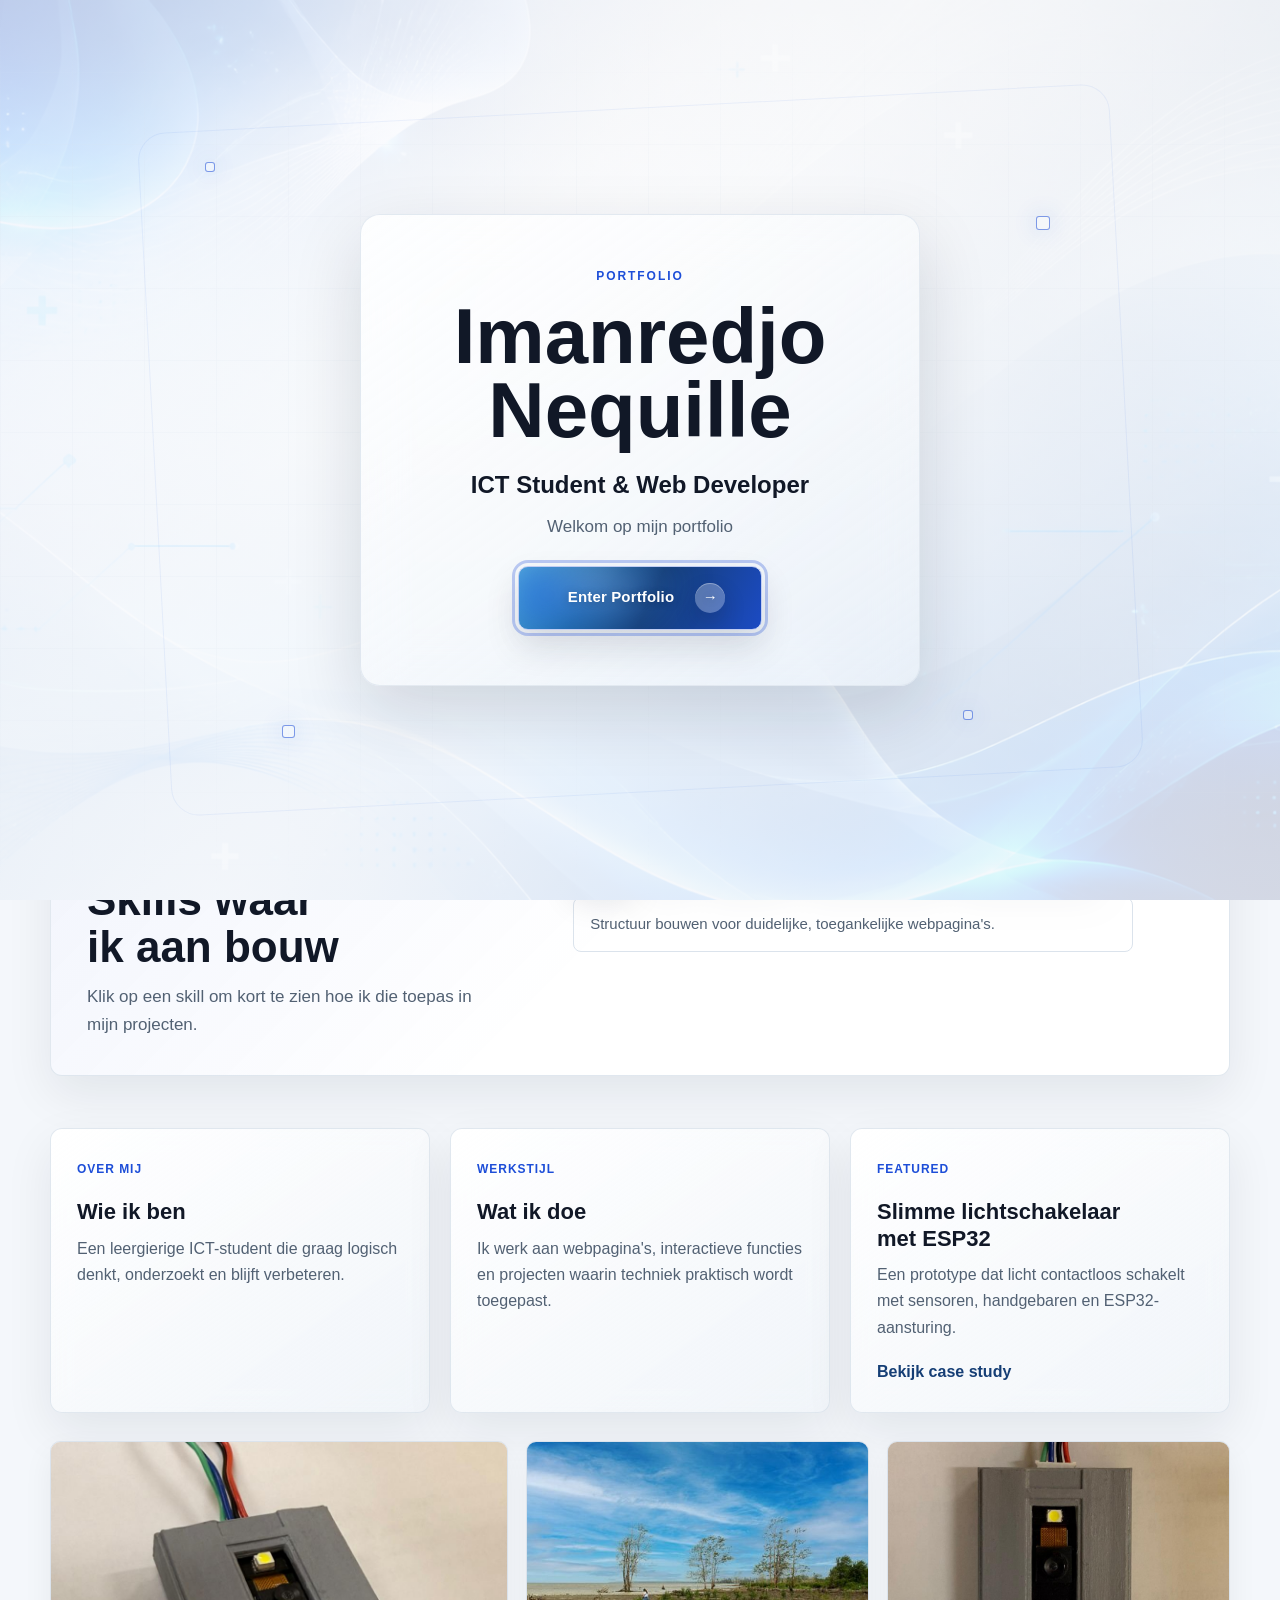
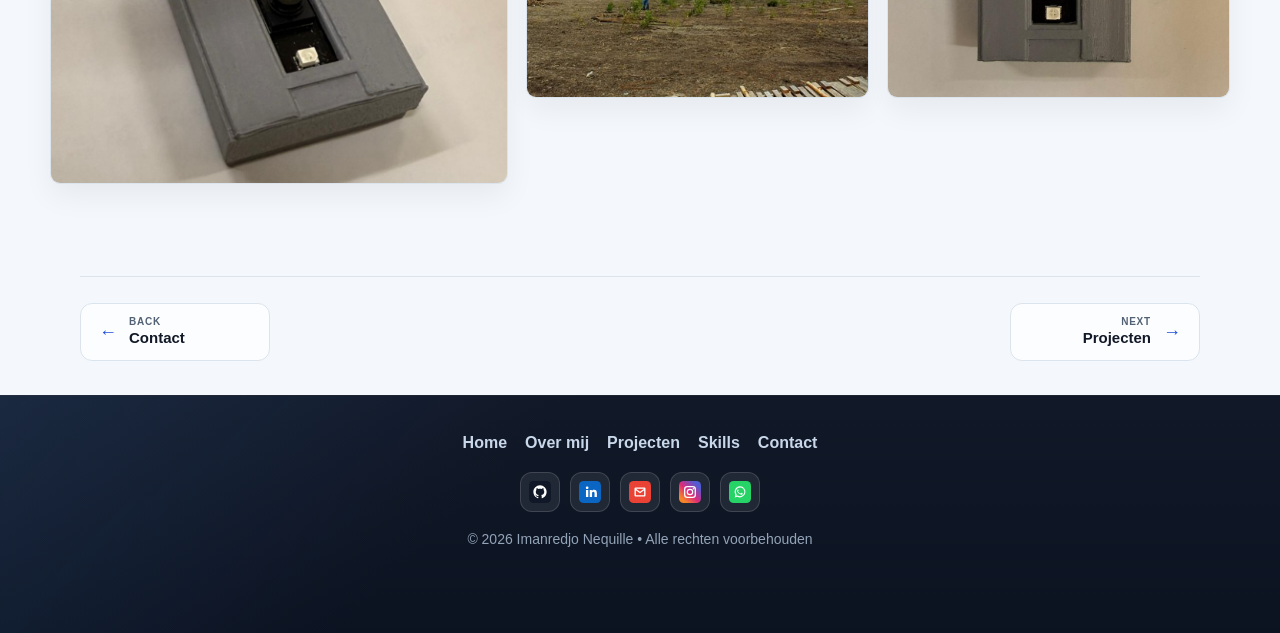
==== commit 0b309989: "Improve portfolio design and add skill tree" ====
--- a/index.html
+++ b/index.html
@@ -45,6 +45,7 @@
       <a href="index.html" class="active">Home</a>
       <a href="work.html">Projecten</a>
       <a href="blog.html">Over mij</a>
+      <a href="skills.html">Skills</a>
       <a href="contact.html">Contact</a>
     </nav>
     <button class="theme-toggle" type="button" aria-label="Dark mode aanzetten" aria-pressed="false">
@@ -136,6 +137,7 @@
         <a href="index.html">Home</a>
         <a href="blog.html">Over mij</a>
         <a href="work.html">Projecten</a>
+        <a href="skills.html">Skills</a>
         <a href="contact.html">Contact</a>
       </div>
 
--- a/css/main.css
+++ b/css/main.css
@@ -1566,6 +1566,11 @@
     transition-delay: 0.16s;
   }
 
+  .nav-toggle:checked ~ .main-nav a:nth-child(5),
+  .main-nav.is-open a:nth-child(5) {
+    transition-delay: 0.2s;
+  }
+
   .nav-toggle-label span {
     border-radius: 999px;
     transition:
